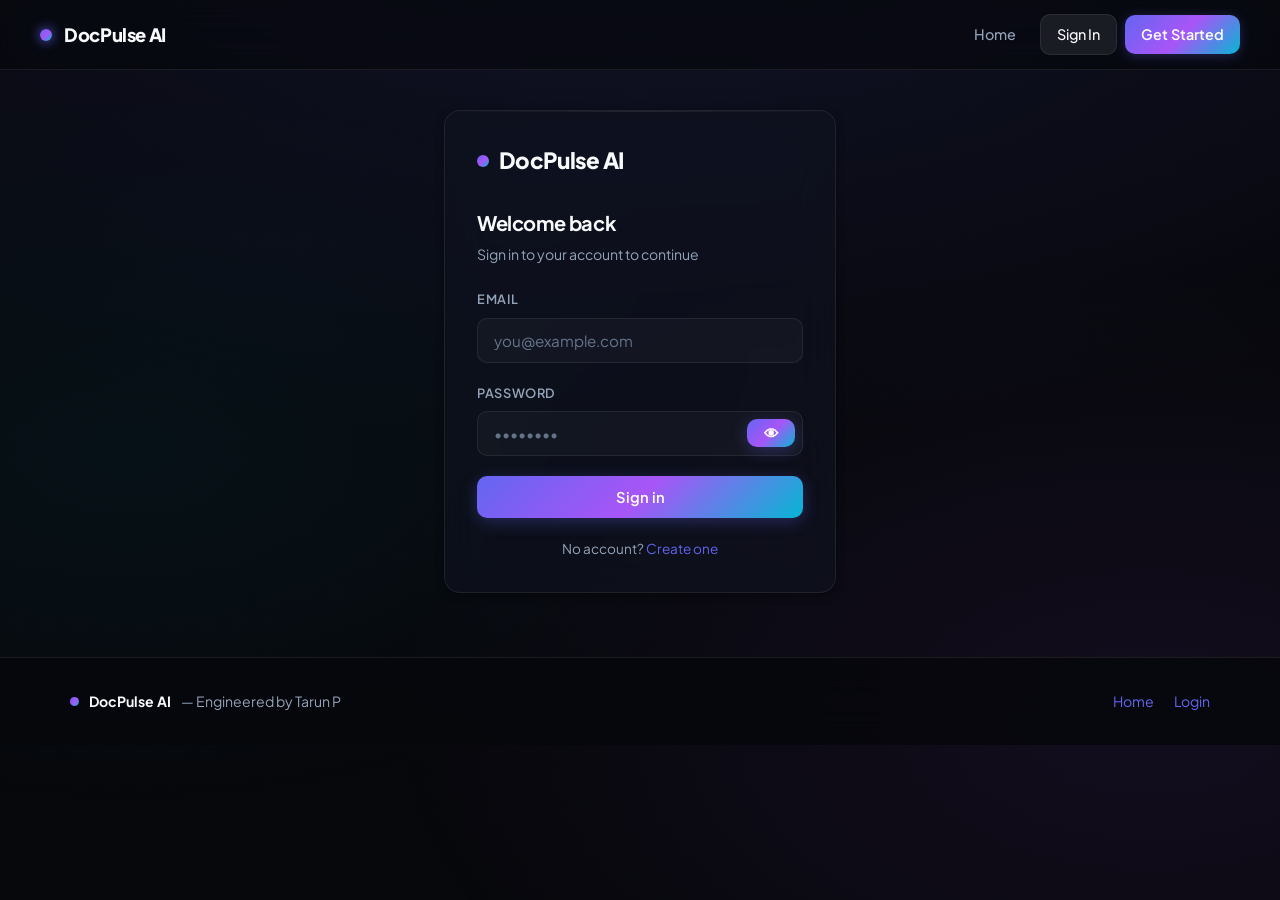
==== frontend/chat.html @ 9cd2e170 "feat: complete DocPulse AI platform with Gemini 2.5 Flash, Multimodal OCR, Vector RAG, and Vercel da" ====
<!DOCTYPE html>
<html lang="en">
<head>
<meta charset="UTF-8" />
<meta name="viewport" content="width=device-width, initial-scale=1.0" />
<meta name="description" content="Chat with your document using AI-powered Q&A in DocPulse AI" />
<title>DocPulse AI · Chat</title>
<link rel="stylesheet" href="css/style.css" />
</head>
<body>
  <div class="topbar">
    <a href="index.html" class="brand"><div class="dot-logo"></div>DocPulse AI</a>
    <nav></nav>
  </div>

  <div class="container">
    <div class="split-layout" id="mainLayout">
      <!-- Sidebar — Document Info -->
      <div class="sidebar">
        <div class="card">
          <h1 id="docTitle" style="font-size:1.15rem;">Loading…</h1>
          <p class="muted" id="docMeta" style="margin-top:4px;font-size:0.82rem;"></p>
        </div>

        <!-- Summary -->
        <div class="card">
          <div class="collapsible-header open" onclick="toggleCollapsible(this)">
            <h3 style="margin:0;">📝 Summary</h3>
            <span class="arrow">▼</span>
          </div>
          <div class="collapsible-body open">
            <p id="docSummary" class="muted">Loading…</p>
          </div>
        </div>

        <!-- Risks -->
        <div class="card">
          <div class="collapsible-header open" onclick="toggleCollapsible(this)">
            <h3 style="margin:0;">⚠️ Risks & Flags</h3>
            <span class="arrow">▼</span>
          </div>
          <div class="collapsible-body open">
            <p id="docRisks" class="muted">Loading…</p>
          </div>
        </div>

        <!-- Action Items -->
        <div class="card">
          <div class="collapsible-header" onclick="toggleCollapsible(this)">
            <h3 style="margin:0;">✅ Action Items</h3>
            <span class="arrow">▼</span>
          </div>
          <div class="collapsible-body">
            <p id="docActions" class="muted">Loading…</p>
          </div>
        </div>

        <!-- Entities -->
        <div class="card" id="entitiesCard" style="display:none;">
          <div class="collapsible-header" onclick="toggleCollapsible(this)">
            <h3 style="margin:0;">🏷️ Extracted Entities</h3>
            <span class="arrow">▼</span>
          </div>
          <div class="collapsible-body">
            <div class="entity-chips" id="entityChips"></div>
          </div>
        </div>
      </div>

      <!-- Main — Chat -->
      <div class="main">
        <div class="card" style="display:flex;flex-direction:column;min-height:520px;">
          <h2>💬 Chat with this document</h2>
          <div class="chat-window" id="chatWindow" style="flex:1;"></div>
          <div class="error" id="chatError"></div>
          <div class="chat-input-row">
            <textarea id="questionInput" rows="1" placeholder="Ask a question about this document…" aria-label="Question input"></textarea>
            <button id="askBtn" onclick="sendQuestion()">Ask</button>
          </div>
        </div>
      </div>
    </div>
  <!-- Site Footer -->
  <footer class="site-footer">
    <div class="footer-inner">
      <div class="brand-signature">
        <div class="dot-logo"></div>
        <strong>DocPulse AI</strong> — Engineered by Tarun P
      </div>
      <div style="display:flex;gap:20px;">
        <a href="index.html">Home</a>
        <a href="upload.html">Upload</a>
        <a href="dashboard.html">Dashboard</a>
      </div>
    </div>
  </footer>

  <script src="js/api.js"></script>
  <script>
    requireAuth();
    document.getElementById("logoutLink").addEventListener("click", confirmLogout);

    const params = new URLSearchParams(window.location.search);
    const docId = params.get("doc");
    if (!docId) window.location.href = "upload.html";

    // ─── Collapsible sections ───
    function toggleCollapsible(header) {
      header.classList.toggle("open");
      const body = header.nextElementSibling;
      body.classList.toggle("open");
    }

    // ─── Load document details ───
    let chatPollTimer = null;

    async function loadDoc() {
      if (chatPollTimer) clearTimeout(chatPollTimer);
      try {
        const doc = await Api.getDocument(docId);
        document.getElementById("docTitle").textContent = doc.filename;
        document.getElementById("docMeta").innerHTML =
          `<span class="badge">${doc.doc_type || "processing..."}</span> <span class="badge ${doc.status}">${doc.status}</span>`;

        if (doc.status === "processing" || doc.status === "uploaded") {
          document.getElementById("docSummary").innerHTML = `<div style="display:flex;align-items:center;gap:8px;color:var(--accent);font-size:0.85rem;"><div class="spinner-ring" style="width:14px;height:14px;border-width:1.5px;"></div> AI is analyzing document... Details will refresh automatically.</div>`;
          document.getElementById("docRisks").textContent = "Analyzing risks & compliance checks...";
          document.getElementById("docActions").textContent = "Extracting action items...";
          chatPollTimer = setTimeout(loadDoc, 1500);
        } else {
          document.getElementById("docSummary").textContent = doc.summary || "No summary available.";
          document.getElementById("docRisks").textContent = doc.risks || "No risks identified.";
          document.getElementById("docActions").textContent = doc.action_items || "No action items identified.";
        }

        // Entities
        if (doc.entities && doc.entities.length > 0) {
          document.getElementById("entitiesCard").style.display = "block";
          const chips = document.getElementById("entityChips");
          chips.innerHTML = doc.entities.map(e =>
            `<span class="entity-chip ${e.type}">${e.type}: ${e.value}</span>`
          ).join("");
        }
      } catch (e) {
        document.getElementById("docTitle").textContent = "Error";
        document.getElementById("docMeta").textContent = e.message;
      }
    }

    // ─── Chat ───
    function appendMessage(role, text, timestamp) {
      const win = document.getElementById("chatWindow");
      const div = document.createElement("div");
      div.className = `msg ${role}`;
      const time = timestamp ? new Date(timestamp).toLocaleTimeString([], { hour: '2-digit', minute: '2-digit' }) : '';
      const body = role === 'a' ? formatMessageContent(text) : escapeHtml(text);
      div.innerHTML = `${body}${time ? `<span class="timestamp">${time}</span>` : ''}`;
      win.appendChild(div);
      win.scrollTop = win.scrollHeight;
    }

    function formatMessageContent(text) {
      if (!text) return "";
      let html = escapeHtml(text);

      // Convert **bold** to <strong>bold</strong>
      html = html.replace(/\*\*(.*?)\*\*/g, '<strong>$1</strong>');

      // Convert URLs into clickable links
      html = html.replace(/(https?:\/\/[^\s<]+)/g, '<a href="$1" target="_blank" rel="noopener noreferrer" style="color:var(--accent-2);text-decoration:underline;">$1</a>');

      const lines = html.split('\n');
      let formattedLines = lines.map(line => {
        let trimmed = line.trim();
        if (trimmed.startsWith('•') || trimmed.startsWith('- ') || trimmed.startsWith('* ')) {
          const content = trimmed.replace(/^[•\-\*]\s*/, '');
          return `<div class="chat-bullet-row"><span class="chat-bullet-icon">•</span><div class="chat-bullet-text">${content}</div></div>`;
        }
        return line ? `<div class="chat-text-line">${line}</div>` : '<div class="chat-spacer"></div>';
      });

      return formattedLines.join('');
    }

    function escapeHtml(text) {
      const div = document.createElement("div");
      div.textContent = text;
      return div.innerHTML;
    }

    function showTyping() {
      const win = document.getElementById("chatWindow");
      const div = document.createElement("div");
      div.className = "typing-indicator";
      div.id = "typingIndicator";
      div.innerHTML = "<span></span><span></span><span></span>";
      win.appendChild(div);
      win.scrollTop = win.scrollHeight;
    }

    function hideTyping() {
      const el = document.getElementById("typingIndicator");
      if (el) el.remove();
    }

    async function loadHistory() {
      try {
        const history = await Api.chatHistory(docId);
        history.forEach(h => {
          appendMessage("q", h.question, h.created_at);
          appendMessage("a", h.answer, h.created_at);
        });
      } catch (e) {
        document.getElementById("chatError").textContent = e.message;
      }
    }

    async function sendQuestion() {
      const input = document.getElementById("questionInput");
      const question = input.value.trim();
      if (!question) return;

      input.value = "";
      input.style.height = "auto";
      appendMessage("q", question);
      document.getElementById("chatError").textContent = "";
      showTyping();

      try {
        const res = await Api.askQuestion(docId, question);
        hideTyping();
        appendMessage("a", res.answer);
      } catch (e) {
        hideTyping();
        document.getElementById("chatError").textContent = e.message;
        showToast("Failed to get answer: " + e.message, "error");
      }
    }

    // Auto-resize textarea
    const questionInput = document.getElementById("questionInput");
    questionInput.addEventListener("input", function() {
      this.style.height = "auto";
      this.style.height = Math.min(this.scrollHeight, 120) + "px";
    });

    questionInput.addEventListener("keydown", (e) => {
      if (e.key === "Enter" && !e.shiftKey) {
        e.preventDefault();
        sendQuestion();
      }
    });

    loadDoc();
    loadHistory();
  </script>
</body>
</html>
---- frontend/css/style.css ----
/* ================================================================
   DocPulse AI — Production Vercel / Linear Inspired Design System
   SaaS Dark Theme with Glassmorphism, Micro-Animations, Soft Gradients,
   and Responsive Typography.
   ================================================================ */

@import url('https://fonts.googleapis.com/css2?family=Plus+Jakarta+Sans:wght@300;400;500;600;700;800&family=Inter:wght@300;400;500;600;700;800&display=swap');

/* ─── Design Tokens ─── */
:root {
  /* Surface Color Palette */
  --bg-primary:    #07080c;
  --bg-secondary:  #0d0f17;
  --bg-tertiary:   #131622;
  --panel:         rgba(15, 18, 28, 0.75);
  --panel-solid:   #0f121c;
  --panel-hover:   rgba(22, 27, 42, 0.85);
  
  /* Borders */
  --border:        rgba(255, 255, 255, 0.08);
  --border-hover:  rgba(255, 255, 255, 0.18);
  --border-active: rgba(99, 102, 241, 0.4);

  /* Text Hierarchy */
  --text-primary:   #f8fafc;
  --text-secondary: #94a3b8;
  --text-muted:     #64748b;

  /* Accent Gradients & Glows */
  --accent-indigo: #6366f1;
  --accent-purple: #a855f7;
  --accent-cyan:   #06b6d4;
  --accent-emerald:#10b981;
  --accent-amber:  #f59e0b;
  --accent-rose:   #f43f5e;

  --gradient-brand:  linear-gradient(135deg, #6366f1 0%, #a855f7 50%, #06b6d4 100%);
  --gradient-glow:   linear-gradient(135deg, rgba(99,102,241,0.3) 0%, rgba(168,85,247,0.3) 50%, rgba(6,182,212,0.3) 100%);
  --gradient-text:   linear-gradient(180deg, #ffffff 0%, #cbd5e1 100%);
  --gradient-sub:    linear-gradient(135deg, #94a3b8 0%, #64748b 100%);

  /* Shadow & Glow Utilities */
  --shadow-sm:   0 2px 8px rgba(0, 0, 0, 0.4);
  --shadow-md:   0 8px 24px rgba(0, 0, 0, 0.6);
  --shadow-lg:   0 16px 48px rgba(0, 0, 0, 0.8);
  --shadow-glow: 0 0 40px rgba(99, 102, 241, 0.22);
  --glow-cyan:   0 0 30px rgba(6, 182, 212, 0.25);

  /* Radius */
  --radius-xs: 6px;
  --radius-sm: 10px;
  --radius-md: 16px;
  --radius-lg: 24px;
  --radius-xl: 32px;

  /* Motion */
  --ease-spring: cubic-bezier(0.16, 1, 0.3, 1);
  --transition-fast: 0.15s var(--ease-spring);
  --transition-med:  0.3s var(--ease-spring);
  --transition-slow: 0.5s var(--ease-spring);
}

/* ─── Global Reset ─── */
*, *::before, *::after {
  box-sizing: border-box;
  margin: 0;
  padding: 0;
}

html {
  scroll-behavior: smooth;
}

body {
  font-family: 'Plus Jakarta Sans', 'Inter', -apple-system, BlinkMacSystemFont, sans-serif;
  background-color: var(--bg-primary);
  color: var(--text-primary);
  min-height: 100vh;
  line-height: 1.6;
  -webkit-font-smoothing: antialiased;
  -moz-osx-font-smoothing: grayscale;
  overflow-x: hidden;
  position: relative;
}

/* Ambient Radial Glow & Grid Layer */
body::before {
  content: '';
  position: fixed;
  inset: 0;
  background:
    radial-gradient(ellipse 90% 60% at 50% -10%, rgba(99, 102, 241, 0.12), transparent),
    radial-gradient(ellipse 60% 50% at 90% 80%, rgba(168, 85, 247, 0.08), transparent),
    radial-gradient(ellipse 50% 40% at 10% 50%, rgba(6, 182, 212, 0.06), transparent);
  pointer-events: none;
  z-index: 0;
}

body::after {
  content: '';
  position: fixed;
  inset: 0;
  background-image: radial-gradient(rgba(255, 255, 255, 0.06) 1px, transparent 1px);
  background-size: 32px 32px;
  pointer-events: none;
  opacity: 0.4;
  z-index: 0;
}

/* Custom Scrollbar */
::-webkit-scrollbar { width: 8px; }
::-webkit-scrollbar-track { background: var(--bg-primary); }
::-webkit-scrollbar-thumb { background: rgba(255, 255, 255, 0.12); border-radius: 4px; }
::-webkit-scrollbar-thumb:hover { background: rgba(255, 255, 255, 0.24); }

/* ─── Topbar Navigation ─── */
.topbar {
  display: flex;
  align-items: center;
  justify-content: space-between;
  padding: 14px 40px;
  background: rgba(7, 8, 12, 0.75);
  backdrop-filter: blur(24px) saturate(180%);
  -webkit-backdrop-filter: blur(24px) saturate(180%);
  border-bottom: 1px solid var(--border);
  position: sticky;
  top: 0;
  z-index: 100;
  transition: border-color var(--transition-fast);
}

.topbar .brand {
  font-weight: 800;
  font-size: 1.15rem;
  display: flex;
  align-items: center;
  gap: 12px;
  color: var(--text-primary);
  text-decoration: none;
  letter-spacing: -0.02em;
}

.topbar .brand .dot-logo {
  width: 12px;
  height: 12px;
  border-radius: 50%;
  background: var(--gradient-brand);
  box-shadow: 0 0 12px var(--accent-indigo);
  animation: logo-pulse 3s ease-in-out infinite;
}

@keyframes logo-pulse {
  0%, 100% { transform: scale(1); opacity: 1; box-shadow: 0 0 12px var(--accent-indigo); }
  50% { transform: scale(1.25); opacity: 0.85; box-shadow: 0 0 20px var(--accent-purple); }
}

nav {
  display: flex;
  align-items: center;
  gap: 8px;
}

nav a {
  color: var(--text-secondary);
  text-decoration: none;
  font-size: 0.9rem;
  font-weight: 500;
  padding: 8px 16px;
  border-radius: var(--radius-sm);
  transition: all var(--transition-fast);
  display: flex;
  align-items: center;
  gap: 6px;
}

nav a:hover {
  color: var(--text-primary);
  background: rgba(255, 255, 255, 0.05);
}

nav a.active {
  color: var(--text-primary);
  background: rgba(255, 255, 255, 0.08);
  border: 1px solid var(--border);
}

.nav-cta {
  background: var(--gradient-brand) !important;
  color: #fff !important;
  font-weight: 600 !important;
  box-shadow: 0 2px 12px rgba(99, 102, 241, 0.3);
}

.nav-cta:hover {
  transform: translateY(-1px);
  box-shadow: 0 4px 20px rgba(99, 102, 241, 0.5);
}

/* ─── Profile Dropdown Menu ─── */
.profile-dropdown-wrap {
  position: relative;
  display: inline-block;
}

.profile-trigger {
  display: flex;
  align-items: center;
  gap: 8px;
  background: rgba(255, 255, 255, 0.05);
  border: 1px solid var(--border);
  padding: 6px 14px;
  border-radius: 999px;
  color: var(--text-primary);
  font-size: 0.88rem;
  font-weight: 600;
  cursor: pointer;
  transition: all var(--transition-fast);
  box-shadow: none;
}

.profile-trigger:hover {
  background: rgba(255, 255, 255, 0.1);
  border-color: var(--border-hover);
  transform: none;
  box-shadow: none;
}

.profile-avatar {
  width: 24px;
  height: 24px;
  border-radius: 50%;
  background: var(--gradient-brand);
  display: flex;
  align-items: center;
  justify-content: center;
  font-size: 0.72rem;
  font-weight: 800;
  color: #ffffff;
}

.profile-menu {
  position: absolute;
  top: calc(100% + 10px);
  right: 0;
  width: 220px;
  background: var(--panel-solid);
  border: 1px solid var(--border-hover);
  border-radius: var(--radius-md);
  box-shadow: var(--shadow-lg), var(--shadow-glow);
  padding: 8px;
  display: none;
  flex-direction: column;
  gap: 4px;
  z-index: 200;
  animation: scaleIn 0.2s var(--ease-spring);
}

.profile-menu.show {
  display: flex;
}

.profile-menu-header {
  padding: 10px 12px;
  border-bottom: 1px solid var(--border);
  margin-bottom: 4px;
}

.profile-menu-header .name {
  font-weight: 700;
  font-size: 0.9rem;
  color: var(--text-primary);
}

.profile-menu-header .email {
  font-size: 0.78rem;
  color: var(--text-muted);
}

.profile-menu a, .profile-menu button {
  display: flex;
  align-items: center;
  gap: 10px;
  padding: 10px 12px;
  border-radius: var(--radius-sm);
  color: var(--text-secondary);
  font-size: 0.88rem;
  font-weight: 500;
  text-decoration: none;
  background: transparent;
  border: none;
  width: 100%;
  text-align: left;
  cursor: pointer;
  transition: all var(--transition-fast);
  box-shadow: none;
}

.profile-menu a:hover, .profile-menu button:hover {
  background: rgba(255, 255, 255, 0.06);
  color: var(--text-primary);
  transform: none;
  box-shadow: none;
}

.profile-menu button.logout-item:hover {
  background: rgba(244, 63, 94, 0.1);
  color: var(--accent-rose);
}

/* ─── Page Container ─── */
.container {
  max-width: 1140px;
  margin: 0 auto;
  padding: 40px 24px;
  position: relative;
  z-index: 1;
}

/* Framer-Motion Fade-In Animation */
.container > * {
  animation: framerFadeIn 0.6s var(--ease-spring) both;
}
.container > *:nth-child(1) { animation-delay: 0.05s; }
.container > *:nth-child(2) { animation-delay: 0.12s; }
.container > *:nth-child(3) { animation-delay: 0.18s; }
.container > *:nth-child(4) { animation-delay: 0.24s; }

@keyframes framerFadeIn {
  from { opacity: 0; transform: translateY(20px) scale(0.99); }
  to   { opacity: 1; transform: translateY(0) scale(1); }
}

/* ─── Glassmorphism Card ─── */
.card {
  background: var(--panel);
  backdrop-filter: blur(20px) saturate(180%);
  -webkit-backdrop-filter: blur(20px) saturate(180%);
  border: 1px solid var(--border);
  border-radius: var(--radius-md);
  padding: 32px;
  margin-bottom: 24px;
  box-shadow: var(--shadow-sm);
  transition: all var(--transition-med);
  position: relative;
  overflow: hidden;
}

.card:hover {
  border-color: var(--border-hover);
  box-shadow: var(--shadow-md);
}

.card::before {
  content: '';
  position: absolute;
  top: 0;
  left: 0;
  right: 0;
  height: 1px;
  background: linear-gradient(90deg, transparent, rgba(255,255,255,0.15), transparent);
  opacity: 0.6;
}

/* ─── Typography & Titles ─── */
h1 {
  font-size: 1.8rem;
  font-weight: 800;
  margin: 0 0 6px;
  letter-spacing: -0.03em;
  color: var(--text-primary);
}

h2 {
  font-size: 1.25rem;
  font-weight: 700;
  margin: 0 0 16px;
  color: var(--text-primary);
  letter-spacing: -0.02em;
}

h3 {
  font-size: 1rem;
  font-weight: 600;
  margin: 0 0 8px;
  color: var(--text-primary);
}

.gradient-text {
  background: var(--gradient-brand);
  -webkit-background-clip: text;
  -webkit-text-fill-color: transparent;
  background-clip: text;
}

p.muted, span.muted, .muted { color: var(--text-secondary); }

a { color: var(--accent-indigo); text-decoration: none; transition: opacity var(--transition-fast); }
a:hover { opacity: 0.85; }

/* ─── Form Elements ─── */
label {
  display: block;
  font-size: 0.8rem;
  font-weight: 600;
  color: var(--text-secondary);
  margin-bottom: 8px;
  text-transform: uppercase;
  letter-spacing: 0.05em;
}

input[type="text"],
input[type="email"],
input[type="password"],
textarea {
  width: 100%;
  padding: 12px 16px;
  border-radius: var(--radius-sm);
  border: 1px solid var(--border);
  background: rgba(255, 255, 255, 0.03);
  color: var(--text-primary);
  font-family: inherit;
  font-size: 0.95rem;
  margin-bottom: 20px;
  transition: all var(--transition-fast);
  outline: none;
}

input:focus, textarea:focus {
  border-color: var(--accent-indigo);
  box-shadow: 0 0 0 4px rgba(99, 102, 241, 0.18);
  background: rgba(255, 255, 255, 0.05);
}

input::placeholder, textarea::placeholder {
  color: var(--text-muted);
}

/* ─── Buttons ─── */
button, .btn {
  display: inline-flex;
  align-items: center;
  justify-content: center;
  gap: 10px;
  background: var(--gradient-brand);
  color: #ffffff;
  border: none;
  border-radius: var(--radius-sm);
  padding: 12px 24px;
  font-family: inherit;
  font-size: 0.92rem;
  font-weight: 600;
  cursor: pointer;
  transition: all var(--transition-fast);
  box-shadow: 0 4px 16px rgba(99, 102, 241, 0.3);
  position: relative;
  overflow: hidden;
  text-decoration: none;
}

button:hover, .btn:hover {
  transform: translateY(-2px);
  box-shadow: 0 8px 28px rgba(99, 102, 241, 0.45);
}

button:active, .btn:active {
  transform: translateY(0);
}

button.secondary, .btn-secondary {
  background: rgba(255, 255, 255, 0.05);
  border: 1px solid var(--border);
  box-shadow: none;
  color: var(--text-primary);
}

button.secondary:hover, .btn-secondary:hover {
  background: rgba(255, 255, 255, 0.09);
  border-color: var(--border-hover);
  color: #ffffff;
  box-shadow: 0 4px 16px rgba(0, 0, 0, 0.4);
}

button.danger, .btn-danger {
  background: linear-gradient(135deg, #f43f5e 0%, #e11d48 100%);
  box-shadow: 0 4px 16px rgba(244, 63, 94, 0.3);
}

/* Loading spinner inside buttons */
button .spinner {
  display: none;
  width: 16px;
  height: 16px;
  border: 2px solid rgba(255, 255, 255, 0.3);
  border-top-color: #fff;
  border-radius: 50%;
  animation: spin 0.6s linear infinite;
}
button.loading .spinner { display: inline-block; }
button.loading { pointer-events: none; opacity: 0.75; }

@keyframes spin {
  to { transform: rotate(360deg); }
}

/* ─── Hero Section ─── */
.hero-wrapper {
  text-align: center;
  padding: 70px 0 50px;
  max-width: 920px;
  margin: 0 auto;
}

.hero-pill-badge {
  display: inline-flex;
  align-items: center;
  gap: 8px;
  padding: 6px 18px;
  border-radius: 999px;
  background: rgba(99, 102, 241, 0.1);
  border: 1px solid rgba(99, 102, 241, 0.3);
  color: #a5b4fc;
  font-size: 0.85rem;
  font-weight: 600;
  margin-bottom: 28px;
  box-shadow: 0 0 24px rgba(99, 102, 241, 0.2);
  transition: all var(--transition-med);
}

.hero-pill-badge:hover {
  border-color: var(--accent-indigo);
  transform: translateY(-1px);
}

.hero-main-title {
  font-size: 3.4rem;
  font-weight: 800;
  line-height: 1.15;
  letter-spacing: -0.04em;
  margin-bottom: 24px;
  background: var(--gradient-text);
  -webkit-background-clip: text;
  -webkit-text-fill-color: transparent;
  background-clip: text;
}

.hero-sub-text {
  font-size: 1.18rem;
  color: var(--text-secondary);
  line-height: 1.65;
  margin-bottom: 38px;
  max-width: 760px;
  margin-left: auto;
  margin-right: auto;
}

.hero-cta-group {
  display: flex;
  justify-content: center;
  align-items: center;
  gap: 16px;
  flex-wrap: wrap;
  margin-bottom: 60px;
}

/* ─── Hero Interactive Dashboard Mockup ─── */
.hero-mockup-frame {
  background: var(--panel-solid);
  border: 1px solid var(--border-hover);
  border-radius: var(--radius-lg);
  box-shadow: var(--shadow-lg), var(--shadow-glow);
  padding: 16px;
  position: relative;
  overflow: hidden;
  margin-bottom: 80px;
  text-align: left;
}

.mockup-header {
  display: flex;
  align-items: center;
  justify-content: space-between;
  padding: 8px 12px 16px;
  border-bottom: 1px solid var(--border);
  margin-bottom: 16px;
}

.mockup-dots {
  display: flex;
  gap: 8px;
}

.mockup-dot {
  width: 11px;
  height: 11px;
  border-radius: 50%;
}
.mockup-dot.red { background: #ff5f56; }
.mockup-dot.yellow { background: #ffbd2e; }
.mockup-dot.green { background: #27c93f; }

.mockup-title {
  font-size: 0.82rem;
  color: var(--text-muted);
  font-family: monospace;
}

.mockup-body {
  display: grid;
  grid-template-columns: 280px 1fr;
  gap: 16px;
  min-height: 320px;
}

.mockup-sidebar {
  background: rgba(255, 255, 255, 0.02);
  border: 1px solid var(--border);
  border-radius: var(--radius-sm);
  padding: 16px;
}

.mockup-chat {
  background: rgba(0, 0, 0, 0.2);
  border: 1px solid var(--border);
  border-radius: var(--radius-sm);
  padding: 20px;
  display: flex;
  flex-direction: column;
  justify-content: space-between;
}

/* ─── Animated Stats Strip ─── */
.stats-strip {
  display: grid;
  grid-template-columns: repeat(auto-fit, minmax(200px, 1fr));
  gap: 20px;
  margin-bottom: 80px;
}

.stat-item {
  background: var(--panel);
  border: 1px solid var(--border);
  border-radius: var(--radius-md);
  padding: 28px 24px;
  text-align: center;
  transition: all var(--transition-med);
  position: relative;
}

.stat-item:hover {
  border-color: var(--accent-indigo);
  transform: translateY(-3px);
  box-shadow: 0 12px 32px rgba(99, 102, 241, 0.15);
}

.stat-item .value {
  font-size: 2.5rem;
  font-weight: 800;
  letter-spacing: -0.04em;
  background: var(--gradient-brand);
  -webkit-background-clip: text;
  -webkit-text-fill-color: transparent;
  background-clip: text;
  margin-bottom: 6px;
}

.stat-item .desc {
  font-size: 0.84rem;
  font-weight: 600;
  color: var(--text-secondary);
  text-transform: uppercase;
  letter-spacing: 0.05em;
}

/* ─── Tech Logos Strip ─── */
.logos-strip {
  text-align: center;
  margin-bottom: 90px;
}

.logos-strip .title {
  font-size: 0.8rem;
  text-transform: uppercase;
  letter-spacing: 0.1em;
  color: var(--text-muted);
  font-weight: 700;
  margin-bottom: 24px;
}

.logos-flex {
  display: flex;
  justify-content: center;
  align-items: center;
  gap: 36px;
  flex-wrap: wrap;
}

.logo-badge {
  display: flex;
  align-items: center;
  gap: 8px;
  padding: 8px 18px;
  background: rgba(255, 255, 255, 0.03);
  border: 1px solid var(--border);
  border-radius: var(--radius-sm);
  color: var(--text-secondary);
  font-size: 0.88rem;
  font-weight: 600;
  transition: all var(--transition-fast);
}

.logo-badge:hover {
  border-color: var(--border-hover);
  color: var(--text-primary);
  background: rgba(255, 255, 255, 0.06);
}

/* ─── 4-Step Workflow Pipeline ─── */
.section-heading {
  text-align: center;
  max-width: 640px;
  margin: 0 auto 50px;
}

.section-heading h2 {
  font-size: 2.1rem;
  font-weight: 800;
  letter-spacing: -0.03em;
  margin-bottom: 12px;
}

.section-heading p {
  font-size: 1.05rem;
  color: var(--text-secondary);
}

.steps-pipeline-grid {
  display: grid;
  grid-template-columns: repeat(auto-fit, minmax(250px, 1fr));
  gap: 24px;
  margin-bottom: 90px;
}

.pipeline-card {
  background: var(--panel-solid);
  border: 1px solid var(--border);
  border-radius: var(--radius-md);
  padding: 32px 24px;
  position: relative;
  transition: all var(--transition-med);
}

.pipeline-card:hover {
  border-color: var(--accent-indigo);
  transform: translateY(-4px);
  box-shadow: 0 16px 40px rgba(0, 0, 0, 0.5);
}

.pipeline-step-num {
  font-size: 0.8rem;
  font-weight: 800;
  color: var(--accent-cyan);
  text-transform: uppercase;
  letter-spacing: 0.1em;
  margin-bottom: 12px;
}

.pipeline-card h3 {
  font-size: 1.15rem;
  margin-bottom: 10px;
}

.pipeline-card p {
  font-size: 0.9rem;
  color: var(--text-secondary);
  line-height: 1.65;
  margin-bottom: 16px;
}

.pipeline-tag {
  display: inline-block;
  font-size: 0.76rem;
  font-weight: 600;
  color: var(--accent-indigo);
  background: rgba(99, 102, 241, 0.1);
  padding: 4px 12px;
  border-radius: 999px;
  border: 1px solid rgba(99, 102, 241, 0.25);
}

/* ─── Feature Cards Showcase Grid ─── */
.features-cards-grid {
  display: grid;
  grid-template-columns: repeat(auto-fit, minmax(320px, 1fr));
  gap: 24px;
  margin-bottom: 90px;
}

.feature-box {
  background: var(--panel);
  backdrop-filter: blur(20px);
  -webkit-backdrop-filter: blur(20px);
  border: 1px solid var(--border);
  border-radius: var(--radius-md);
  padding: 32px;
  transition: all var(--transition-med);
}

.feature-box:hover {
  border-color: var(--border-hover);
  box-shadow: var(--shadow-glow);
  transform: translateY(-3px);
}

.feature-box .icon-wrap {
  width: 48px;
  height: 48px;
  border-radius: var(--radius-sm);
  background: rgba(99, 102, 241, 0.1);
  border: 1px solid rgba(99, 102, 241, 0.25);
  display: flex;
  align-items: center;
  justify-content: center;
  font-size: 1.4rem;
  margin-bottom: 20px;
}

.feature-box h3 {
  font-size: 1.2rem;
  margin-bottom: 10px;
}

.feature-box p {
  font-size: 0.92rem;
  color: var(--text-secondary);
  line-height: 1.65;
}

/* ─── CTA Banner ─── */
.cta-glow-banner {
  background: linear-gradient(135deg, rgba(99, 102, 241, 0.15) 0%, rgba(168, 85, 247, 0.15) 50%, rgba(6, 182, 212, 0.15) 100%);
  border: 1px solid rgba(99, 102, 241, 0.35);
  border-radius: var(--radius-lg);
  padding: 60px 32px;
  text-align: center;
  margin-bottom: 80px;
  box-shadow: var(--shadow-glow);
}

.cta-glow-banner h2 {
  font-size: 2.2rem;
  font-weight: 800;
  letter-spacing: -0.03em;
  margin-bottom: 14px;
}

.cta-glow-banner p {
  font-size: 1.08rem;
  color: var(--text-secondary);
  max-width: 600px;
  margin: 0 auto 32px;
}

/* ─── Site Footer ─── */
.site-footer {
  border-top: 1px solid var(--border);
  padding: 32px 40px;
  background: rgba(7, 8, 12, 0.85);
  backdrop-filter: blur(20px);
  -webkit-backdrop-filter: blur(20px);
}

.site-footer .footer-inner {
  max-width: 1140px;
  margin: 0 auto;
  display: flex;
  align-items: center;
  justify-content: space-between;
  flex-wrap: wrap;
  gap: 16px;
  font-size: 0.88rem;
  color: var(--text-secondary);
}

.site-footer .brand-signature {
  display: flex;
  align-items: center;
  gap: 10px;
}

.site-footer .brand-signature .dot-logo {
  width: 9px;
  height: 9px;
  border-radius: 50%;
  background: var(--gradient-brand);
}

.site-footer .brand-signature strong {
  color: var(--text-primary);
}

/* ─── Status Badges & Chips ─── */
.badge {
  display: inline-flex;
  align-items: center;
  gap: 6px;
  padding: 4px 12px;
  border-radius: 999px;
  font-size: 0.76rem;
  font-weight: 600;
  background: rgba(255, 255, 255, 0.04);
  border: 1px solid var(--border);
  letter-spacing: 0.02em;
  text-transform: capitalize;
}

.badge.processed { color: var(--accent-emerald); border-color: rgba(16,185,129,0.25); background: rgba(16,185,129,0.08); }
.badge.processing { color: var(--accent-amber); border-color: rgba(245,158,11,0.25); background: rgba(245,158,11,0.08); animation: pulse-badge 2s ease-in-out infinite; }
.badge.uploaded { color: var(--accent-indigo); border-color: rgba(99,102,241,0.25); background: rgba(99,102,241,0.08); }
.badge.failed { color: var(--accent-rose); border-color: rgba(244,63,94,0.25); background: rgba(244,63,94,0.08); }

@keyframes pulse-badge {
  0%, 100% { opacity: 1; }
  50% { opacity: 0.6; }
}

/* ─── Confirm Dialog Overlay ─── */
.dialog-overlay {
  position: fixed;
  inset: 0;
  background: rgba(0, 0, 0, 0.75);
  backdrop-filter: blur(8px);
  -webkit-backdrop-filter: blur(8px);
  z-index: 1000;
  display: flex;
  align-items: center;
  justify-content: center;
  animation: fadeIn 0.2s ease;
}

.dialog-box {
  background: var(--panel-solid);
  border: 1px solid var(--border-hover);
  border-radius: var(--radius-md);
  padding: 32px;
  max-width: 420px;
  width: 90%;
  box-shadow: var(--shadow-lg), var(--shadow-glow);
  animation: scaleIn 0.3s var(--ease-spring);
}

.dialog-box h3 {
  color: var(--text-primary);
  margin-bottom: 10px;
  font-size: 1.15rem;
}

.dialog-box p {
  color: var(--text-secondary);
  font-size: 0.92rem;
  margin-bottom: 24px;
}

.dialog-actions {
  display: flex;
  gap: 12px;
  justify-content: flex-end;
}

@keyframes fadeIn { from { opacity: 0; } to { opacity: 1; } }
@keyframes scaleIn { from { opacity: 0; transform: scale(0.94); } to { opacity: 1; transform: scale(1); } }

/* ─── Responsive Media Queries ─── */
@media (max-width: 900px) {
  .hero-main-title { font-size: 2.5rem; }
  .mockup-body { grid-template-columns: 1fr; }
}

@media (max-width: 600px) {
  .topbar { padding: 12px 20px; flex-direction: column; gap: 12px; }
  .container { padding: 24px 16px; }
  .hero-main-title { font-size: 2rem; }
  .hero-sub-text { font-size: 1rem; }
  .cta-glow-banner { padding: 40px 20px; }
  .cta-glow-banner h2 { font-size: 1.6rem; }
}
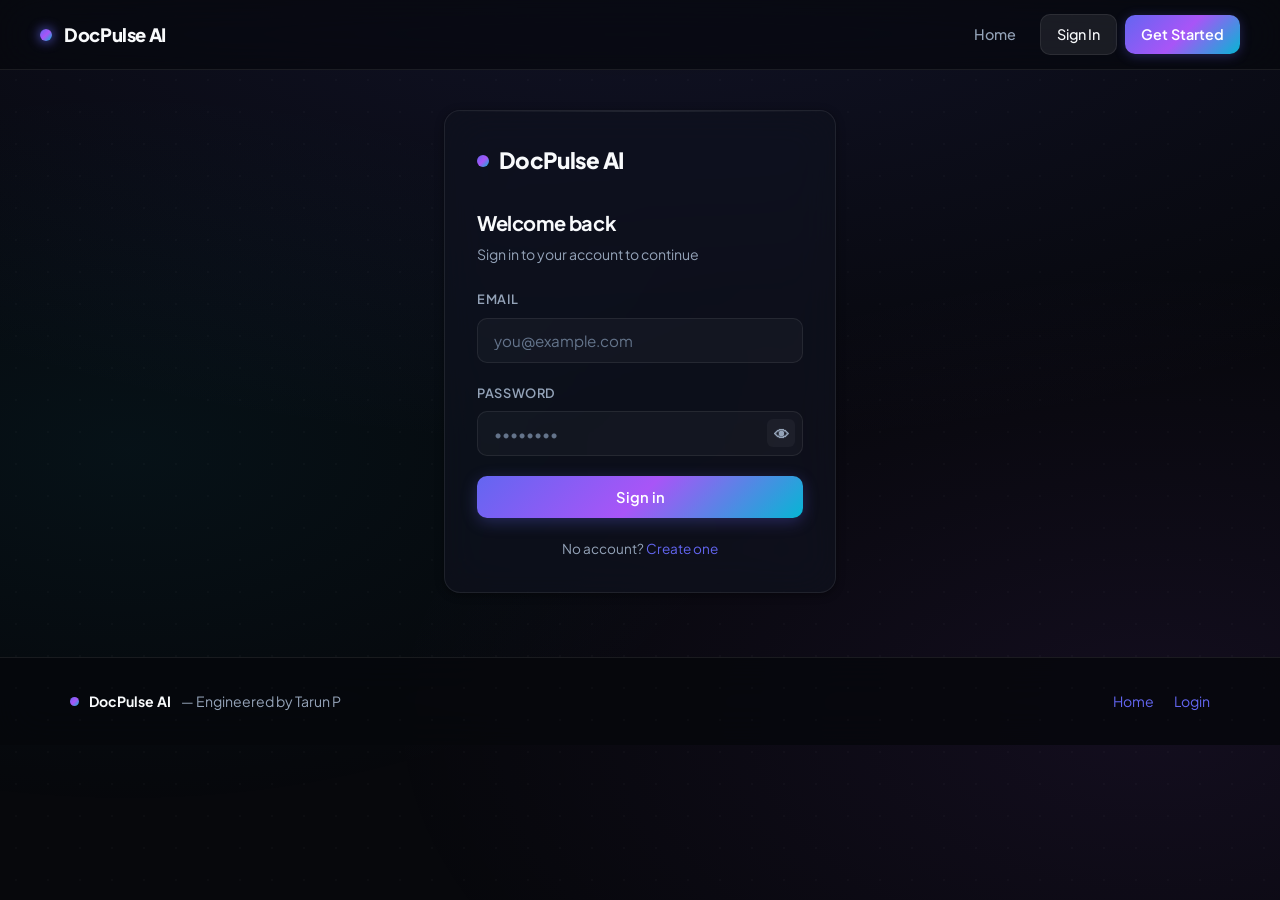
==== commit 43d754be: "fix(ui/api): overhaul chat workspace UI, fix sidebar text clipping, and improve Gemini RAG model fal" ====
--- a/frontend/chat.html
+++ b/frontend/chat.html
@@ -3,183 +3,824 @@
 <head>
 <meta charset="UTF-8" />
 <meta name="viewport" content="width=device-width, initial-scale=1.0" />
-<meta name="description" content="Chat with your document using AI-powered Q&A in DocPulse AI" />
-<title>DocPulse AI · Chat</title>
+<meta name="description" content="Interactive Document Intelligence & Grounded AI Q&A Chat" />
+<title>DocPulse AI · Document Q&A Workspace</title>
 <link rel="stylesheet" href="css/style.css" />
+<style>
+  /* ─── Premium Glassmorphism Chat Layout Overhaul ─── */
+  .chat-page-container {
+    max-width: 1440px;
+    margin: 0 auto;
+    padding: 20px 32px 40px 32px;
+  }
+
+  .chat-layout {
+    display: grid;
+    grid-template-columns: 380px 1fr;
+    gap: 24px;
+    align-items: start;
+    min-height: calc(100vh - 120px);
+  }
+
+  @media (max-width: 1024px) {
+    .chat-layout {
+      grid-template-columns: 1fr;
+    }
+  }
+
+  /* ─── Left Sidebar Cards & Organization ─── */
+  .chat-sidebar {
+    display: flex;
+    flex-direction: column;
+    gap: 14px;
+    max-height: calc(100vh - 100px);
+    overflow-y: auto;
+    padding-right: 8px;
+    padding-bottom: 30px;
+  }
+
+  /* Custom scrollbar for sidebar */
+  .chat-sidebar::-webkit-scrollbar {
+    width: 6px;
+  }
+  .chat-sidebar::-webkit-scrollbar-track {
+    background: rgba(0, 0, 0, 0.25);
+    border-radius: 4px;
+  }
+  .chat-sidebar::-webkit-scrollbar-thumb {
+    background: rgba(99, 102, 241, 0.4);
+    border-radius: 4px;
+  }
+  .chat-sidebar::-webkit-scrollbar-thumb:hover {
+    background: rgba(99, 102, 241, 0.8);
+  }
+
+  .doc-header-card {
+    background: var(--panel);
+    backdrop-filter: blur(20px) saturate(180%);
+    border: 1px solid var(--border-hover);
+    border-radius: var(--radius-md);
+    padding: 18px 20px;
+    position: relative;
+    box-shadow: var(--shadow-md);
+    flex-shrink: 0;
+  }
+  
+  .doc-header-card::before {
+    content: '';
+    position: absolute;
+    top: 0; left: 0; right: 0; height: 2px;
+    background: var(--gradient-brand);
+  }
+
+  .doc-file-badge-row {
+    display: flex;
+    align-items: center;
+    gap: 12px;
+  }
+
+  .doc-type-icon {
+    width: 40px;
+    height: 40px;
+    border-radius: 12px;
+    background: linear-gradient(135deg, rgba(99, 102, 241, 0.15), rgba(168, 85, 247, 0.15));
+    border: 1px solid rgba(99, 102, 241, 0.3);
+    display: flex;
+    align-items: center;
+    justify-content: center;
+    font-size: 1.15rem;
+    flex-shrink: 0;
+  }
+
+  .doc-title-text {
+    font-size: 1rem;
+    font-weight: 700;
+    color: var(--text-primary);
+    line-height: 1.3;
+    word-break: break-word;
+  }
+
+  .doc-tags-wrap {
+    display: flex;
+    flex-wrap: wrap;
+    gap: 6px;
+    align-items: center;
+  }
+
+  .pill-badge {
+    padding: 3px 9px;
+    border-radius: 999px;
+    font-size: 0.7rem;
+    font-weight: 700;
+    text-transform: uppercase;
+    letter-spacing: 0.04em;
+    background: rgba(255, 255, 255, 0.06);
+    border: 1px solid var(--border);
+    color: var(--text-secondary);
+  }
+
+  .pill-badge.status-processed {
+    background: rgba(16, 185, 129, 0.12);
+    border-color: rgba(16, 185, 129, 0.3);
+    color: #34d399;
+  }
+
+  .pill-badge.status-processing {
+    background: rgba(245, 158, 11, 0.12);
+    border-color: rgba(245, 158, 11, 0.3);
+    color: #fbbf24;
+  }
+
+  /* Sidebar Collapsible Cards */
+  .info-card {
+    background: var(--panel);
+    backdrop-filter: blur(16px);
+    border: 1px solid var(--border);
+    border-radius: var(--radius-md);
+    transition: border-color var(--transition-fast);
+    flex-shrink: 0;
+  }
+
+  .info-card:hover {
+    border-color: rgba(255, 255, 255, 0.14);
+  }
+
+  .info-header {
+    display: flex;
+    align-items: center;
+    justify-content: space-between;
+    padding: 14px 18px;
+    cursor: pointer;
+    user-select: none;
+    background: rgba(255, 255, 255, 0.025);
+    border-bottom: 1px solid transparent;
+    transition: background var(--transition-fast);
+  }
+
+  .info-header:hover {
+    background: rgba(255, 255, 255, 0.05);
+  }
+
+  .info-header.open {
+    border-bottom-color: var(--border);
+  }
+
+  .info-header h3 {
+    font-size: 0.88rem;
+    font-weight: 600;
+    color: var(--text-primary);
+    display: flex;
+    align-items: center;
+    gap: 8px;
+  }
+
+  .info-header .arrow {
+    font-size: 0.72rem;
+    color: var(--text-muted);
+    transition: transform var(--transition-fast);
+  }
+
+  .info-header.open .arrow {
+    transform: rotate(180deg);
+  }
+
+  .info-body {
+    padding: 14px 18px 18px 18px;
+    display: none;
+    font-size: 0.85rem;
+    color: var(--text-secondary);
+    line-height: 1.65;
+    word-wrap: break-word;
+    overflow-wrap: break-word;
+  }
+
+  .info-body.open {
+    display: block;
+  }
+
+  /* Structured Sidebar Lists & Bullets */
+  .sidebar-bullet-list {
+    list-style: none;
+    padding: 0;
+    margin: 0;
+    display: flex;
+    flex-direction: column;
+    gap: 8px;
+  }
+
+  .sidebar-bullet-list li {
+    display: flex;
+    align-items: flex-start;
+    gap: 8px;
+    font-size: 0.83rem;
+    line-height: 1.5;
+    color: var(--text-secondary);
+  }
+
+  .sidebar-bullet-list .bullet-dot {
+    color: var(--accent-cyan);
+    font-weight: bold;
+    flex-shrink: 0;
+  }
+
+  .sidebar-bullet-list .bullet-text {
+    flex: 1;
+  }
+
+  .sidebar-para {
+    margin-bottom: 6px;
+    font-size: 0.84rem;
+    line-height: 1.55;
+    color: var(--text-secondary);
+  }
+
+  .entity-grid {
+    display: flex;
+    flex-wrap: wrap;
+    gap: 6px;
+  }
+
+  .entity-pill {
+    padding: 4px 10px;
+    border-radius: 8px;
+    font-size: 0.78rem;
+    background: rgba(99, 102, 241, 0.08);
+    border: 1px solid rgba(99, 102, 241, 0.2);
+    color: #a5b4fc;
+    word-break: break-all;
+  }
+
+  /* ─── Right Main Chat Box ─── */
+  .chat-main-card {
+    background: var(--panel-solid);
+    border: 1px solid var(--border-hover);
+    border-radius: var(--radius-lg);
+    box-shadow: var(--shadow-lg), var(--shadow-glow);
+    display: flex;
+    flex-direction: column;
+    height: calc(100vh - 120px);
+    overflow: hidden;
+    position: relative;
+  }
+
+  .chat-header-bar {
+    padding: 16px 24px;
+    background: rgba(15, 18, 28, 0.9);
+    backdrop-filter: blur(20px);
+    border-bottom: 1px solid var(--border);
+    display: flex;
+    align-items: center;
+    justify-content: space-between;
+  }
+
+  .chat-header-title {
+    display: flex;
+    align-items: center;
+    gap: 10px;
+  }
+
+  .chat-header-title h2 {
+    font-size: 1.05rem;
+    font-weight: 700;
+    color: var(--text-primary);
+  }
+
+  .chat-status-indicator {
+    display: flex;
+    align-items: center;
+    gap: 6px;
+    font-size: 0.78rem;
+    color: #34d399;
+    font-weight: 600;
+    background: rgba(16, 185, 129, 0.1);
+    padding: 4px 10px;
+    border-radius: 999px;
+    border: 1px solid rgba(16, 185, 129, 0.25);
+  }
+
+  .chat-status-indicator .pulse-dot {
+    width: 7px;
+    height: 7px;
+    border-radius: 50%;
+    background: #34d399;
+    box-shadow: 0 0 8px #34d399;
+    animation: status-pulse 2s infinite;
+  }
+
+  @keyframes status-pulse {
+    0%, 100% { opacity: 1; transform: scale(1); }
+    50% { opacity: 0.4; transform: scale(1.3); }
+  }
+
+  /* Quick Suggestion Chips */
+  .quick-chips-bar {
+    display: flex;
+    align-items: center;
+    gap: 8px;
+    padding: 10px 24px;
+    background: rgba(255, 255, 255, 0.015);
+    border-bottom: 1px solid var(--border);
+    overflow-x: auto;
+  }
+
+  .quick-chip {
+    padding: 5px 13px;
+    border-radius: 999px;
+    font-size: 0.78rem;
+    font-weight: 600;
+    background: rgba(255, 255, 255, 0.04);
+    border: 1px solid rgba(255, 255, 255, 0.08);
+    color: var(--text-secondary);
+    cursor: pointer;
+    white-space: nowrap;
+    transition: all var(--transition-fast);
+  }
+
+  .quick-chip:hover {
+    background: rgba(99, 102, 241, 0.15);
+    border-color: rgba(99, 102, 241, 0.35);
+    color: #ffffff;
+    transform: translateY(-1px);
+  }
+
+  /* Scrollable Messages Area */
+  .messages-viewport {
+    flex: 1;
+    padding: 20px 24px;
+    overflow-y: auto;
+    display: flex;
+    flex-direction: column;
+    gap: 18px;
+    background: radial-gradient(ellipse at bottom, rgba(99, 102, 241, 0.03), transparent 70%);
+  }
+
+  .welcome-card {
+    background: linear-gradient(135deg, rgba(99, 102, 241, 0.06), rgba(168, 85, 247, 0.04));
+    border: 1px solid rgba(99, 102, 241, 0.2);
+    border-radius: var(--radius-md);
+    padding: 24px;
+    text-align: center;
+    margin: auto 0;
+  }
+
+  .welcome-card h3 {
+    font-size: 1.1rem;
+    font-weight: 700;
+    margin-bottom: 8px;
+    background: var(--gradient-brand);
+    -webkit-background-clip: text;
+    -webkit-text-fill-color: transparent;
+  }
+
+  .welcome-card p {
+    font-size: 0.88rem;
+    color: var(--text-muted);
+    max-width: 500px;
+    margin: 0 auto 16px auto;
+  }
+
+  /* Chat Speech Bubbles */
+  .chat-msg-row {
+    display: flex;
+    gap: 12px;
+    max-width: 85%;
+  }
+
+  .chat-msg-row.user {
+    align-self: flex-end;
+    flex-direction: row-reverse;
+  }
+
+  .chat-msg-row.ai {
+    align-self: flex-start;
+  }
+
+  .msg-avatar {
+    width: 34px;
+    height: 34px;
+    border-radius: 10px;
+    display: flex;
+    align-items: center;
+    justify-content: center;
+    font-size: 0.85rem;
+    font-weight: 700;
+    flex-shrink: 0;
+  }
+
+  .chat-msg-row.user .msg-avatar {
+    background: var(--gradient-brand);
+    color: #ffffff;
+    box-shadow: 0 0 12px rgba(99, 102, 241, 0.3);
+  }
+
+  .chat-msg-row.ai .msg-avatar {
+    background: rgba(6, 182, 212, 0.15);
+    border: 1px solid rgba(6, 182, 212, 0.3);
+    color: var(--accent-cyan);
+  }
+
+  .msg-bubble {
+    padding: 14px 18px;
+    border-radius: 18px;
+    font-size: 0.9rem;
+    line-height: 1.6;
+    position: relative;
+    box-shadow: var(--shadow-sm);
+  }
+
+  .chat-msg-row.user .msg-bubble {
+    background: linear-gradient(135deg, rgba(99, 102, 241, 0.22), rgba(168, 85, 247, 0.22));
+    border: 1px solid rgba(168, 85, 247, 0.35);
+    color: #ffffff;
+    border-top-right-radius: 4px;
+  }
+
+  .chat-msg-row.ai .msg-bubble {
+    background: rgba(22, 27, 42, 0.85);
+    border: 1px solid var(--border-hover);
+    color: var(--text-primary);
+    border-top-left-radius: 4px;
+    backdrop-filter: blur(12px);
+  }
+
+  .msg-time {
+    font-size: 0.68rem;
+    color: var(--text-muted);
+    margin-top: 6px;
+    display: block;
+  }
+
+  .chat-msg-row.user .msg-time {
+    text-align: right;
+  }
+
+  /* Formatting inside AI responses */
+  .chat-bullet-row {
+    display: flex;
+    align-items: flex-start;
+    gap: 8px;
+    margin: 6px 0;
+  }
+
+  .chat-bullet-icon {
+    color: var(--accent-cyan);
+    font-weight: bold;
+  }
+
+  .chat-bullet-text {
+    flex: 1;
+  }
+
+  .chat-text-line {
+    margin-bottom: 4px;
+  }
+
+  /* Typing Indicator */
+  .typing-box {
+    display: flex;
+    align-items: center;
+    gap: 6px;
+    padding: 12px 18px;
+    background: rgba(22, 27, 42, 0.85);
+    border: 1px solid var(--border);
+    border-radius: 18px;
+    border-top-left-radius: 4px;
+    width: fit-content;
+  }
+
+  .typing-dot {
+    width: 6px;
+    height: 6px;
+    border-radius: 50%;
+    background: var(--accent-cyan);
+    animation: typing-bounce 1.4s infinite ease-in-out both;
+  }
+
+  .typing-dot:nth-child(1) { animation-delay: -0.32s; }
+  .typing-dot:nth-child(2) { animation-delay: -0.16s; }
+
+  @keyframes typing-bounce {
+    0%, 80%, 100% { transform: scale(0); opacity: 0.3; }
+    40% { transform: scale(1); opacity: 1; }
+  }
+
+  /* ─── Bottom Chat Input Area ─── */
+  .chat-input-container {
+    padding: 14px 24px;
+    background: rgba(15, 18, 28, 0.95);
+    backdrop-filter: blur(20px);
+    border-top: 1px solid var(--border);
+  }
+
+  .chat-input-box {
+    display: flex;
+    align-items: flex-end;
+    gap: 12px;
+    background: rgba(255, 255, 255, 0.035);
+    border: 1px solid var(--border-hover);
+    border-radius: var(--radius-md);
+    padding: 8px 12px 8px 16px;
+    transition: all var(--transition-fast);
+  }
+
+  .chat-input-box:focus-within {
+    border-color: var(--accent-indigo);
+    box-shadow: 0 0 20px rgba(99, 102, 241, 0.2);
+    background: rgba(255, 255, 255, 0.05);
+  }
+
+  .chat-textarea {
+    flex: 1;
+    background: transparent;
+    border: none;
+    outline: none;
+    color: var(--text-primary);
+    font-family: inherit;
+    font-size: 0.92rem;
+    resize: none;
+    max-height: 120px;
+    min-height: 24px;
+    line-height: 1.5;
+  }
+
+  .chat-textarea::placeholder {
+    color: var(--text-muted);
+  }
+
+  .send-btn {
+    background: var(--gradient-brand);
+    border: none;
+    border-radius: var(--radius-sm);
+    color: #ffffff;
+    padding: 10px 20px;
+    font-size: 0.88rem;
+    font-weight: 700;
+    cursor: pointer;
+    display: flex;
+    align-items: center;
+    gap: 6px;
+    transition: all var(--transition-fast);
+    box-shadow: 0 4px 14px rgba(99, 102, 241, 0.35);
+    flex-shrink: 0;
+  }
+
+  .send-btn:hover {
+    transform: translateY(-1px);
+    box-shadow: 0 6px 20px rgba(99, 102, 241, 0.5);
+  }
+
+  .send-btn:active {
+    transform: scale(0.98);
+  }
+
+  .chat-error-banner {
+    color: var(--accent-rose);
+    font-size: 0.82rem;
+    margin-top: 8px;
+    padding: 0 4px;
+  }
+</style>
 </head>
 <body>
+  <!-- Top Navigation -->
   <div class="topbar">
-    <a href="index.html" class="brand"><div class="dot-logo"></div>DocPulse AI</a>
+    <a href="index.html" class="brand">
+      <div class="dot-logo"></div>DocPulse AI
+    </a>
     <nav></nav>
   </div>
 
-  <div class="container">
-    <div class="split-layout" id="mainLayout">
-      <!-- Sidebar — Document Info -->
-      <div class="sidebar">
-        <div class="card">
-          <h1 id="docTitle" style="font-size:1.15rem;">Loading…</h1>
-          <p class="muted" id="docMeta" style="margin-top:4px;font-size:0.82rem;"></p>
-        </div>
-
-        <!-- Summary -->
-        <div class="card">
-          <div class="collapsible-header open" onclick="toggleCollapsible(this)">
-            <h3 style="margin:0;">📝 Summary</h3>
+  <div class="chat-page-container">
+    <div class="chat-layout">
+
+      <!-- ─── Left Sidebar ─── -->
+      <div class="chat-sidebar">
+
+        <!-- Document Main Card -->
+        <div class="doc-header-card">
+          <div class="doc-file-badge-row">
+            <div class="doc-type-icon">📄</div>
+            <div style="flex:1;min-width:0;">
+              <div class="doc-title-text" id="docTitle">Loading Document…</div>
+              <div class="doc-tags-wrap" id="docTagsRow" style="margin-top:6px;">
+                <span class="pill-badge" id="docTypeTag">document</span>
+                <span class="pill-badge status-processing" id="docStatusTag">loading</span>
+              </div>
+            </div>
+          </div>
+        </div>
+
+        <!-- 📝 Summary Card (Open by default) -->
+        <div class="info-card">
+          <div class="info-header open" onclick="toggleCard(this)">
+            <h3><span>📝</span> Executive Summary</h3>
             <span class="arrow">▼</span>
           </div>
-          <div class="collapsible-body open">
-            <p id="docSummary" class="muted">Loading…</p>
-          </div>
-        </div>
-
-        <!-- Risks -->
-        <div class="card">
-          <div class="collapsible-header open" onclick="toggleCollapsible(this)">
-            <h3 style="margin:0;">⚠️ Risks & Flags</h3>
+          <div class="info-body open" id="docSummary">
+            Loading document summary…
+          </div>
+        </div>
+
+        <!-- ⚠️ Risks & Flags (Closed by default for neatness) -->
+        <div class="info-card">
+          <div class="info-header" onclick="toggleCard(this)">
+            <h3><span>⚠️</span> Risks & Compliance</h3>
             <span class="arrow">▼</span>
           </div>
-          <div class="collapsible-body open">
-            <p id="docRisks" class="muted">Loading…</p>
-          </div>
-        </div>
-
-        <!-- Action Items -->
-        <div class="card">
-          <div class="collapsible-header" onclick="toggleCollapsible(this)">
-            <h3 style="margin:0;">✅ Action Items</h3>
+          <div class="info-body" id="docRisks">
+            Analyzing document risks…
+          </div>
+        </div>
+
+        <!-- ✅ Action Items (Closed by default) -->
+        <div class="info-card">
+          <div class="info-header" onclick="toggleCard(this)">
+            <h3><span>✅</span> Key Action Items</h3>
             <span class="arrow">▼</span>
           </div>
-          <div class="collapsible-body">
-            <p id="docActions" class="muted">Loading…</p>
-          </div>
-        </div>
-
-        <!-- Entities -->
-        <div class="card" id="entitiesCard" style="display:none;">
-          <div class="collapsible-header" onclick="toggleCollapsible(this)">
-            <h3 style="margin:0;">🏷️ Extracted Entities</h3>
+          <div class="info-body" id="docActions">
+            Extracting action items…
+          </div>
+        </div>
+
+        <!-- 🏷️ Extracted Entities (Closed by default) -->
+        <div class="info-card" id="entitiesCard" style="display:none;">
+          <div class="info-header" onclick="toggleCard(this)">
+            <h3><span>🏷️</span> Named Entities</h3>
             <span class="arrow">▼</span>
           </div>
-          <div class="collapsible-body">
-            <div class="entity-chips" id="entityChips"></div>
-          </div>
-        </div>
+          <div class="info-body">
+            <div class="entity-grid" id="entityGrid"></div>
+          </div>
+        </div>
+
       </div>
 
-      <!-- Main — Chat -->
-      <div class="main">
-        <div class="card" style="display:flex;flex-direction:column;min-height:520px;">
-          <h2>💬 Chat with this document</h2>
-          <div class="chat-window" id="chatWindow" style="flex:1;"></div>
-          <div class="error" id="chatError"></div>
-          <div class="chat-input-row">
-            <textarea id="questionInput" rows="1" placeholder="Ask a question about this document…" aria-label="Question input"></textarea>
-            <button id="askBtn" onclick="sendQuestion()">Ask</button>
-          </div>
-        </div>
+      <!-- ─── Right Main Chat Box ─── -->
+      <div class="chat-main-card">
+
+        <!-- Header -->
+        <div class="chat-header-bar">
+          <div class="chat-header-title">
+            <span style="font-size:1.2rem;">💬</span>
+            <h2>Document Intelligence Assistant</h2>
+          </div>
+          <div class="chat-status-indicator">
+            <div class="pulse-dot"></div> Grounded Vector RAG Active
+          </div>
+        </div>
+
+        <!-- Quick Chips -->
+        <div class="quick-chips-bar">
+          <button class="quick-chip" onclick="askQuickPrompt('Who is the candidate and what is their role?')">👤 Candidate Name</button>
+          <button class="quick-chip" onclick="askQuickPrompt('Give me a bulleted summary of this document.')">📝 Summary</button>
+          <button class="quick-chip" onclick="askQuickPrompt('What are the key technical skills and tools listed?')">🛠️ Skills & Tools</button>
+          <button class="quick-chip" onclick="askQuickPrompt('give me the links')">📧 Contact Info</button>
+        </div>
+
+        <!-- Messages Viewport -->
+        <div class="messages-viewport" id="chatViewport">
+          <!-- Initial Welcome state if no history -->
+          <div class="welcome-card" id="welcomeBox">
+            <h3>Ready for Document Questions</h3>
+            <p>Ask anything about this document. Our dense vector RAG engine will find exact context excerpts and provide answers grounded in the text.</p>
+          </div>
+        </div>
+
+        <!-- Input Bar -->
+        <div class="chat-input-container">
+          <div class="chat-input-box">
+            <textarea id="questionInput" class="chat-textarea" rows="1" placeholder="Ask a question about this document… (e.g. whats the candidate name?)" aria-label="Question input"></textarea>
+            <button id="sendBtn" class="send-btn" onclick="sendQuestion()">
+              <span>Ask</span>
+              <svg width="14" height="14" viewBox="0 0 24 24" fill="none" stroke="currentColor" stroke-width="2.5" stroke-linecap="round" stroke-linejoin="round"><line x1="22" y1="2" x2="11" y2="13"></line><polygon points="22 2 15 22 11 13 2 9 22 2"></polygon></svg>
+            </button>
+          </div>
+          <div class="chat-error-banner" id="chatError"></div>
+        </div>
+
       </div>
+
     </div>
-  <!-- Site Footer -->
-  <footer class="site-footer">
-    <div class="footer-inner">
-      <div class="brand-signature">
-        <div class="dot-logo"></div>
-        <strong>DocPulse AI</strong> — Engineered by Tarun P
-      </div>
-      <div style="display:flex;gap:20px;">
-        <a href="index.html">Home</a>
-        <a href="upload.html">Upload</a>
-        <a href="dashboard.html">Dashboard</a>
-      </div>
-    </div>
-  </footer>
-
-  <script src="js/api.js"></script>
+  </div>
+
+  <script src="js/api.js?v=4"></script>
   <script>
     requireAuth();
-    document.getElementById("logoutLink").addEventListener("click", confirmLogout);
 
     const params = new URLSearchParams(window.location.search);
     const docId = params.get("doc");
     if (!docId) window.location.href = "upload.html";
 
-    // ─── Collapsible sections ───
-    function toggleCollapsible(header) {
+    function toggleCard(header) {
       header.classList.toggle("open");
       const body = header.nextElementSibling;
       body.classList.toggle("open");
     }
 
-    // ─── Load document details ───
-    let chatPollTimer = null;
+    // ─── Format Sidebar Bullets & Paragraphs ───
+    function formatSidebarContent(text) {
+      if (!text || !text.trim()) return "<p class='sidebar-para'>None identified.</p>";
+      let str = text.trim();
+
+      // Check if text has bullet points
+      if (str.includes("•") || str.includes("\n- ") || str.includes("\n* ")) {
+        const items = str.split(/•|\n- |\n\* /).map(p => p.trim()).filter(p => p.length > 0);
+        if (items.length > 0) {
+          return `<ul class="sidebar-bullet-list">` +
+            items.map(item => `<li><span class="bullet-dot">•</span><div class="bullet-text">${escapeHtml(item)}</div></li>`).join('') +
+            `</ul>`;
+        }
+      }
+
+      // Paragraph formatting
+      const paras = str.split("\n\n").filter(p => p.trim());
+      return paras.map(p => `<p class="sidebar-para">${escapeHtml(p.trim())}</p>`).join("");
+    }
+
+    // ─── Load Document Info ───
+    let pollTimer = null;
 
     async function loadDoc() {
-      if (chatPollTimer) clearTimeout(chatPollTimer);
+      if (pollTimer) clearTimeout(pollTimer);
       try {
         const doc = await Api.getDocument(docId);
         document.getElementById("docTitle").textContent = doc.filename;
-        document.getElementById("docMeta").innerHTML =
-          `<span class="badge">${doc.doc_type || "processing..."}</span> <span class="badge ${doc.status}">${doc.status}</span>`;
+        document.getElementById("docTypeTag").textContent = doc.doc_type || "document";
+        
+        const statusTag = document.getElementById("docStatusTag");
+        statusTag.textContent = doc.status;
+        statusTag.className = `pill-badge status-${doc.status}`;
 
         if (doc.status === "processing" || doc.status === "uploaded") {
-          document.getElementById("docSummary").innerHTML = `<div style="display:flex;align-items:center;gap:8px;color:var(--accent);font-size:0.85rem;"><div class="spinner-ring" style="width:14px;height:14px;border-width:1.5px;"></div> AI is analyzing document... Details will refresh automatically.</div>`;
-          document.getElementById("docRisks").textContent = "Analyzing risks & compliance checks...";
-          document.getElementById("docActions").textContent = "Extracting action items...";
-          chatPollTimer = setTimeout(loadDoc, 1500);
+          document.getElementById("docSummary").innerHTML = `<div style="display:flex;align-items:center;gap:8px;color:var(--accent-amber);"><div class="spinner-ring" style="width:14px;height:14px;"></div> Analyzing text layer…</div>`;
+          document.getElementById("docRisks").innerHTML = "Evaluating compliance rules…";
+          document.getElementById("docActions").innerHTML = "Extracting action items…";
+          pollTimer = setTimeout(loadDoc, 2000);
         } else {
-          document.getElementById("docSummary").textContent = doc.summary || "No summary available.";
-          document.getElementById("docRisks").textContent = doc.risks || "No risks identified.";
-          document.getElementById("docActions").textContent = doc.action_items || "No action items identified.";
+          document.getElementById("docSummary").innerHTML = formatSidebarContent(doc.summary);
+          document.getElementById("docRisks").innerHTML = formatSidebarContent(doc.risks);
+          document.getElementById("docActions").innerHTML = formatSidebarContent(doc.action_items);
         }
 
-        // Entities
         if (doc.entities && doc.entities.length > 0) {
           document.getElementById("entitiesCard").style.display = "block";
-          const chips = document.getElementById("entityChips");
-          chips.innerHTML = doc.entities.map(e =>
-            `<span class="entity-chip ${e.type}">${e.type}: ${e.value}</span>`
+          const grid = document.getElementById("entityGrid");
+          grid.innerHTML = doc.entities.map(e =>
+            `<div class="entity-pill">${e.type}: ${escapeHtml(e.value)}</div>`
           ).join("");
         }
-      } catch (e) {
-        document.getElementById("docTitle").textContent = "Error";
-        document.getElementById("docMeta").textContent = e.message;
+      } catch (err) {
+        document.getElementById("docTitle").textContent = "Document Error";
+        showToast("Failed to load document details: " + err.message, "error");
       }
     }
 
-    // ─── Chat ───
+    // ─── Messages & Chat ───
     function appendMessage(role, text, timestamp) {
-      const win = document.getElementById("chatWindow");
-      const div = document.createElement("div");
-      div.className = `msg ${role}`;
-      const time = timestamp ? new Date(timestamp).toLocaleTimeString([], { hour: '2-digit', minute: '2-digit' }) : '';
-      const body = role === 'a' ? formatMessageContent(text) : escapeHtml(text);
-      div.innerHTML = `${body}${time ? `<span class="timestamp">${time}</span>` : ''}`;
-      win.appendChild(div);
-      win.scrollTop = win.scrollHeight;
-    }
-
-    function formatMessageContent(text) {
+      const welcome = document.getElementById("welcomeBox");
+      if (welcome) welcome.style.display = "none";
+
+      const viewport = document.getElementById("chatViewport");
+      const row = document.createElement("div");
+      row.className = `chat-msg-row ${role === 'q' ? 'user' : 'ai'}`;
+
+      const avatarText = role === 'q' ? 'U' : 'AI';
+      const timeStr = timestamp ? new Date(timestamp).toLocaleTimeString([], { hour: '2-digit', minute: '2-digit' }) : new Date().toLocaleTimeString([], { hour: '2-digit', minute: '2-digit' });
+      
+      const contentHtml = role === 'a' ? formatMarkdown(text) : escapeHtml(text);
+
+      row.innerHTML = `
+        <div class="msg-avatar">${avatarText}</div>
+        <div>
+          <div class="msg-bubble">${contentHtml}</div>
+          <span class="msg-time">${timeStr}</span>
+        </div>
+      `;
+
+      viewport.appendChild(row);
+      viewport.scrollTop = viewport.scrollHeight;
+    }
+
+    function formatMarkdown(text) {
       if (!text) return "";
       let html = escapeHtml(text);
 
-      // Convert **bold** to <strong>bold</strong>
+      // Bold text **bold**
       html = html.replace(/\*\*(.*?)\*\*/g, '<strong>$1</strong>');
 
-      // Convert URLs into clickable links
-      html = html.replace(/(https?:\/\/[^\s<]+)/g, '<a href="$1" target="_blank" rel="noopener noreferrer" style="color:var(--accent-2);text-decoration:underline;">$1</a>');
+      // URLs into clickable links
+      html = html.replace(/(https?:\/\/[^\s<]+)/g, '<a href="$1" target="_blank" style="color:var(--accent-cyan);text-decoration:underline;">$1</a>');
 
       const lines = html.split('\n');
-      let formattedLines = lines.map(line => {
+      return lines.map(line => {
         let trimmed = line.trim();
         if (trimmed.startsWith('•') || trimmed.startsWith('- ') || trimmed.startsWith('* ')) {
           const content = trimmed.replace(/^[•\-\*]\s*/, '');
           return `<div class="chat-bullet-row"><span class="chat-bullet-icon">•</span><div class="chat-bullet-text">${content}</div></div>`;
         }
-        return line ? `<div class="chat-text-line">${line}</div>` : '<div class="chat-spacer"></div>';
-      });
-
-      return formattedLines.join('');
+        return line ? `<div class="chat-text-line">${line}</div>` : '';
+      }).join('');
     }
 
     function escapeHtml(text) {
@@ -188,30 +829,39 @@
       return div.innerHTML;
     }
 
-    function showTyping() {
-      const win = document.getElementById("chatWindow");
-      const div = document.createElement("div");
-      div.className = "typing-indicator";
-      div.id = "typingIndicator";
-      div.innerHTML = "<span></span><span></span><span></span>";
-      win.appendChild(div);
-      win.scrollTop = win.scrollHeight;
-    }
-
-    function hideTyping() {
-      const el = document.getElementById("typingIndicator");
+    function showTypingIndicator() {
+      const viewport = document.getElementById("chatViewport");
+      const row = document.createElement("div");
+      row.className = "chat-msg-row ai";
+      row.id = "typingRow";
+      row.innerHTML = `
+        <div class="msg-avatar">AI</div>
+        <div class="typing-box">
+          <div class="typing-dot"></div>
+          <div class="typing-dot"></div>
+          <div class="typing-dot"></div>
+        </div>
+      `;
+      viewport.appendChild(row);
+      viewport.scrollTop = viewport.scrollHeight;
+    }
+
+    function hideTypingIndicator() {
+      const el = document.getElementById("typingRow");
       if (el) el.remove();
     }
 
     async function loadHistory() {
       try {
         const history = await Api.chatHistory(docId);
-        history.forEach(h => {
-          appendMessage("q", h.question, h.created_at);
-          appendMessage("a", h.answer, h.created_at);
-        });
-      } catch (e) {
-        document.getElementById("chatError").textContent = e.message;
+        if (history && history.length > 0) {
+          history.forEach(h => {
+            appendMessage("q", h.question, h.created_at);
+            appendMessage("a", h.answer, h.created_at);
+          });
+        }
+      } catch (err) {
+        console.warn("Could not fetch chat history:", err);
       }
     }
 
@@ -222,29 +872,36 @@
 
       input.value = "";
       input.style.height = "auto";
+      document.getElementById("chatError").textContent = "";
+
       appendMessage("q", question);
-      document.getElementById("chatError").textContent = "";
-      showTyping();
+      showTypingIndicator();
 
       try {
         const res = await Api.askQuestion(docId, question);
-        hideTyping();
+        hideTypingIndicator();
         appendMessage("a", res.answer);
-      } catch (e) {
-        hideTyping();
-        document.getElementById("chatError").textContent = e.message;
-        showToast("Failed to get answer: " + e.message, "error");
+      } catch (err) {
+        hideTypingIndicator();
+        document.getElementById("chatError").textContent = err.message || "Failed to fetch response from server.";
+        showToast("Error getting answer: " + err.message, "error");
       }
     }
 
-    // Auto-resize textarea
-    const questionInput = document.getElementById("questionInput");
-    questionInput.addEventListener("input", function() {
+    function askQuickPrompt(promptText) {
+      const input = document.getElementById("questionInput");
+      input.value = promptText;
+      sendQuestion();
+    }
+
+    // Auto-resize input
+    const txt = document.getElementById("questionInput");
+    txt.addEventListener("input", function() {
       this.style.height = "auto";
       this.style.height = Math.min(this.scrollHeight, 120) + "px";
     });
 
-    questionInput.addEventListener("keydown", (e) => {
+    txt.addEventListener("keydown", (e) => {
       if (e.key === "Enter" && !e.shiftKey) {
         e.preventDefault();
         sendQuestion();
--- a/frontend/css/style.css
+++ b/frontend/css/style.css
@@ -983,3 +983,427 @@
   .cta-glow-banner { padding: 40px 20px; }
   .cta-glow-banner h2 { font-size: 1.6rem; }
 }
+
+/* ─── Upload Dropzone & Processing UI ─── */
+.dropzone {
+  display: flex;
+  flex-direction: column;
+  align-items: center;
+  justify-content: center;
+  padding: 42px 24px;
+  border: 2px dashed rgba(255, 255, 255, 0.16);
+  border-radius: var(--radius-md);
+  background: rgba(255, 255, 255, 0.015);
+  cursor: pointer;
+  transition: all var(--transition-med);
+  position: relative;
+  text-align: center;
+  user-select: none;
+  margin-top: 12px;
+}
+
+.dropzone:hover {
+  border-color: var(--accent-indigo);
+  background: rgba(99, 102, 241, 0.04);
+  box-shadow: 0 0 30px rgba(99, 102, 241, 0.12);
+  transform: translateY(-2px);
+}
+
+.dropzone.drag {
+  border-color: var(--accent-cyan);
+  background: rgba(6, 182, 212, 0.08);
+  box-shadow: 0 0 35px rgba(6, 182, 212, 0.25);
+  transform: scale(1.01);
+}
+
+.dropzone-icon-box {
+  width: 60px;
+  height: 60px;
+  border-radius: 18px;
+  background: rgba(99, 102, 241, 0.12);
+  border: 1px solid rgba(99, 102, 241, 0.3);
+  display: flex;
+  align-items: center;
+  justify-content: center;
+  font-size: 1.75rem;
+  margin-bottom: 16px;
+  box-shadow: 0 0 20px rgba(99, 102, 241, 0.15);
+  transition: transform var(--transition-med);
+}
+
+.dropzone:hover .dropzone-icon-box {
+  transform: scale(1.1) rotate(-3deg);
+  background: rgba(99, 102, 241, 0.2);
+  border-color: var(--accent-indigo);
+}
+
+.dropzone .primary-text {
+  font-size: 1.05rem;
+  font-weight: 700;
+  color: var(--text-primary);
+  margin-bottom: 6px;
+}
+
+.dropzone .primary-text strong {
+  color: var(--accent-indigo);
+  text-decoration: underline;
+  text-underline-offset: 3px;
+}
+
+.dropzone .subtext {
+  font-size: 0.85rem;
+  color: var(--text-muted);
+  max-width: 460px;
+  margin-bottom: 16px;
+  line-height: 1.5;
+}
+
+.file-formats-pills {
+  display: flex;
+  align-items: center;
+  justify-content: center;
+  gap: 8px;
+  flex-wrap: wrap;
+}
+
+.format-pill {
+  font-size: 0.72rem;
+  font-weight: 700;
+  color: var(--text-secondary);
+  background: rgba(255, 255, 255, 0.05);
+  border: 1px solid var(--border);
+  padding: 3px 10px;
+  border-radius: 999px;
+  letter-spacing: 0.04em;
+  text-transform: uppercase;
+}
+
+/* ─── File Preview Card ─── */
+.file-preview {
+  display: flex;
+  align-items: center;
+  justify-content: space-between;
+  padding: 14px 18px;
+  background: rgba(255, 255, 255, 0.04);
+  border: 1px solid var(--border-hover);
+  border-radius: var(--radius-sm);
+  margin-top: 16px;
+  width: 100%;
+  text-align: left;
+  animation: scaleIn 0.2s var(--ease-spring);
+}
+
+.file-preview .file-left {
+  display: flex;
+  align-items: center;
+  gap: 14px;
+  min-width: 0;
+}
+
+.file-preview .file-icon {
+  font-size: 1.6rem;
+  flex-shrink: 0;
+}
+
+.file-preview .file-info {
+  min-width: 0;
+}
+
+.file-preview .file-name {
+  font-size: 0.92rem;
+  font-weight: 700;
+  color: var(--text-primary);
+  white-space: nowrap;
+  overflow: hidden;
+  text-overflow: ellipsis;
+}
+
+.file-preview .file-size {
+  font-size: 0.78rem;
+  color: var(--text-muted);
+}
+
+/* ─── Progress Bar ─── */
+.progress-bar {
+  width: 100%;
+  height: 8px;
+  border-radius: 999px;
+  background: rgba(255, 255, 255, 0.08);
+  overflow: hidden;
+  position: relative;
+}
+
+.progress-bar .fill {
+  height: 100%;
+  border-radius: 999px;
+  background: var(--gradient-brand);
+  transition: width 0.4s ease;
+  box-shadow: 0 0 12px var(--accent-indigo);
+}
+
+/* ─── Tables ─── */
+.table-wrap {
+  width: 100%;
+  overflow-x: auto;
+  border-radius: var(--radius-sm);
+  border: 1px solid var(--border);
+  background: rgba(0, 0, 0, 0.2);
+}
+
+table {
+  width: 100%;
+  border-collapse: collapse;
+  text-align: left;
+}
+
+thead th {
+  padding: 14px 18px;
+  font-size: 0.76rem;
+  font-weight: 700;
+  color: var(--text-muted);
+  text-transform: uppercase;
+  letter-spacing: 0.06em;
+  background: rgba(255, 255, 255, 0.02);
+  border-bottom: 1px solid var(--border);
+}
+
+tbody td {
+  padding: 16px 18px;
+  font-size: 0.9rem;
+  color: var(--text-primary);
+  border-bottom: 1px solid rgba(255, 255, 255, 0.04);
+  vertical-align: middle;
+}
+
+tbody tr:last-child td {
+  border-bottom: none;
+}
+
+tbody tr {
+  transition: background var(--transition-fast);
+}
+
+tbody tr:hover {
+  background: rgba(255, 255, 255, 0.03);
+}
+
+/* ─── Action Icon Buttons ─── */
+.btn-icon {
+  width: 34px;
+  height: 34px;
+  padding: 0;
+  border-radius: var(--radius-xs);
+  background: rgba(255, 255, 255, 0.04);
+  border: 1px solid var(--border);
+  color: var(--text-secondary);
+  display: inline-flex;
+  align-items: center;
+  justify-content: center;
+  cursor: pointer;
+  font-size: 0.95rem;
+  transition: all var(--transition-fast);
+  box-shadow: none;
+}
+
+.btn-icon:hover {
+  background: rgba(255, 255, 255, 0.1);
+  border-color: var(--border-hover);
+  color: var(--text-primary);
+  transform: translateY(-1px);
+  box-shadow: none;
+}
+
+.btn-icon.danger-hover:hover {
+  background: rgba(244, 63, 94, 0.15);
+  border-color: var(--accent-rose);
+  color: var(--accent-rose);
+}
+
+.btn-icon.success-hover:hover {
+  background: rgba(16, 185, 129, 0.15);
+  border-color: var(--accent-emerald);
+  color: var(--accent-emerald);
+}
+
+/* ─── Empty State ─── */
+.empty-state {
+  padding: 48px 24px;
+  text-align: center;
+  background: rgba(255, 255, 255, 0.015);
+  border: 1px dashed var(--border);
+  border-radius: var(--radius-md);
+  margin: 12px 0;
+}
+
+.empty-state .icon {
+  font-size: 2.8rem;
+  margin-bottom: 12px;
+  opacity: 0.8;
+}
+
+.empty-state h3 {
+  font-size: 1.15rem;
+  margin-bottom: 6px;
+  color: var(--text-primary);
+}
+
+.empty-state p {
+  font-size: 0.88rem;
+  color: var(--text-muted);
+  max-width: 400px;
+  margin: 0 auto;
+}
+
+/* ─── Header & Stats Toolbar ─── */
+.page-header-flex {
+  display: flex;
+  align-items: flex-end;
+  justify-content: space-between;
+  flex-wrap: wrap;
+  gap: 16px;
+  margin-bottom: 28px;
+}
+
+.doc-toolbar {
+  display: flex;
+  align-items: center;
+  justify-content: space-between;
+  gap: 16px;
+  flex-wrap: wrap;
+  margin-bottom: 16px;
+}
+
+.search-box-wrap {
+  position: relative;
+  flex: 1;
+  min-width: 240px;
+  max-width: 400px;
+}
+
+.search-box-wrap input {
+  margin-bottom: 0;
+  padding-left: 38px;
+  background: rgba(255, 255, 255, 0.03);
+  font-size: 0.88rem;
+}
+
+.search-box-wrap .search-icon {
+  position: absolute;
+  left: 12px;
+  top: 50%;
+  transform: translateY(-50%);
+  color: var(--text-muted);
+  font-size: 0.9rem;
+  pointer-events: none;
+}
+
+/* ─── Spinner Ring (Loading Indicator) ─── */
+.spinner-ring {
+  width: 24px;
+  height: 24px;
+  border: 3px solid rgba(255, 255, 255, 0.1);
+  border-top-color: var(--accent-indigo);
+  border-radius: 50%;
+  animation: spin 0.7s linear infinite;
+  display: inline-block;
+  flex-shrink: 0;
+}
+
+/* ─── Toast Notification System ─── */
+.toast-container {
+  position: fixed;
+  top: 20px;
+  right: 20px;
+  z-index: 9999;
+  display: flex;
+  flex-direction: column;
+  gap: 10px;
+  pointer-events: none;
+}
+
+.toast {
+  display: flex;
+  align-items: center;
+  gap: 10px;
+  padding: 14px 20px;
+  border-radius: var(--radius-sm);
+  font-size: 0.88rem;
+  font-weight: 600;
+  backdrop-filter: blur(16px);
+  -webkit-backdrop-filter: blur(16px);
+  border: 1px solid var(--border);
+  box-shadow: var(--shadow-md);
+  animation: slideInRight 0.3s var(--ease-spring);
+  pointer-events: auto;
+  min-width: 280px;
+  max-width: 420px;
+}
+
+.toast.success {
+  background: rgba(16, 185, 129, 0.12);
+  border-color: rgba(16, 185, 129, 0.3);
+  color: var(--accent-emerald);
+}
+
+.toast.error {
+  background: rgba(244, 63, 94, 0.12);
+  border-color: rgba(244, 63, 94, 0.3);
+  color: var(--accent-rose);
+}
+
+.toast.info {
+  background: rgba(99, 102, 241, 0.12);
+  border-color: rgba(99, 102, 241, 0.3);
+  color: #a5b4fc;
+}
+
+.toast.hiding {
+  opacity: 0;
+  transform: translateX(20px);
+  transition: all 0.3s ease;
+}
+
+@keyframes slideInRight {
+  from { opacity: 0; transform: translateX(40px); }
+  to   { opacity: 1; transform: translateX(0); }
+}
+
+/* ─── Error Text ─── */
+.error {
+  color: var(--accent-rose);
+  font-size: 0.88rem;
+  font-weight: 500;
+}
+
+/* ─── Link-style Button ─── */
+.btn-link {
+  background: none;
+  border: none;
+  box-shadow: none;
+  padding: 6px 14px;
+  color: var(--text-secondary);
+  font-size: 0.85rem;
+  font-weight: 600;
+  display: inline-flex;
+  align-items: center;
+  gap: 6px;
+}
+
+.btn-link:hover {
+  color: var(--text-primary);
+  background: rgba(255, 255, 255, 0.05);
+  box-shadow: none;
+  transform: none;
+}
+
+/* ─── Page Loader ─── */
+.page-loader {
+  display: flex;
+  flex-direction: column;
+  align-items: center;
+  justify-content: center;
+  padding: 48px 24px;
+  color: var(--text-muted);
+  font-size: 0.88rem;
+  gap: 12px;
+}
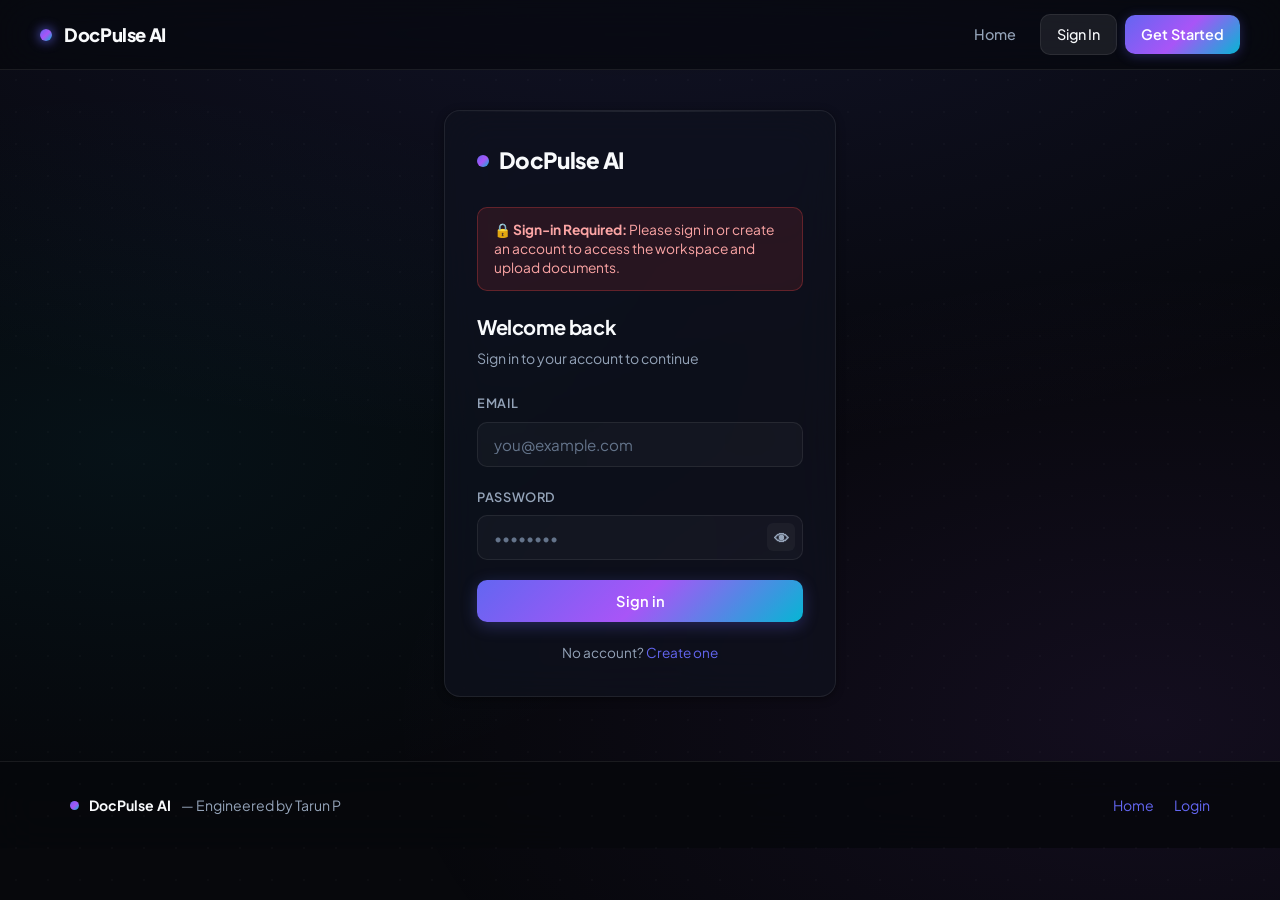
==== commit 07318e81: "feat(ui/auth): add strict authentication guards, dynamic document prompt chips, and profile/dashboar" ====
--- a/frontend/chat.html
+++ b/frontend/chat.html
@@ -5,7 +5,7 @@
 <meta name="viewport" content="width=device-width, initial-scale=1.0" />
 <meta name="description" content="Interactive Document Intelligence & Grounded AI Q&A Chat" />
 <title>DocPulse AI · Document Q&A Workspace</title>
-<link rel="stylesheet" href="css/style.css" />
+<link rel="stylesheet" href="css/style.css?v=20260804" />
 <style>
   /* ─── Premium Glassmorphism Chat Layout Overhaul ─── */
   .chat-page-container {
@@ -473,6 +473,33 @@
 
   .chat-text-line {
     margin-bottom: 4px;
+  }
+
+  .chat-subheading {
+    font-weight: 700;
+    color: var(--accent-cyan);
+    margin-top: 14px;
+    margin-bottom: 6px;
+    font-size: 0.96rem;
+    line-height: 1.4;
+  }
+
+  .sidebar-subheading {
+    font-weight: 700;
+    color: var(--accent-cyan);
+    margin-top: 10px;
+    margin-bottom: 4px;
+    font-size: 0.88rem;
+  }
+
+  .sidebar-bullet-item {
+    display: flex;
+    align-items: flex-start;
+    gap: 8px;
+    margin-bottom: 6px;
+    font-size: 0.86rem;
+    line-height: 1.4;
+    color: var(--text-secondary);
   }
 
   /* Typing Indicator */
@@ -671,11 +698,11 @@
         </div>
 
         <!-- Quick Chips -->
-        <div class="quick-chips-bar">
-          <button class="quick-chip" onclick="askQuickPrompt('Who is the candidate and what is their role?')">👤 Candidate Name</button>
-          <button class="quick-chip" onclick="askQuickPrompt('Give me a bulleted summary of this document.')">📝 Summary</button>
-          <button class="quick-chip" onclick="askQuickPrompt('What are the key technical skills and tools listed?')">🛠️ Skills & Tools</button>
-          <button class="quick-chip" onclick="askQuickPrompt('give me the links')">📧 Contact Info</button>
+        <div class="quick-chips-bar" id="quickChipsBar">
+          <button class="quick-chip" onclick="askQuickPrompt('Provide a concise executive summary of this document.')">📝 Executive Summary</button>
+          <button class="quick-chip" onclick="askQuickPrompt('What are the main findings and key takeaways in this document?')">🔍 Key Takeaways</button>
+          <button class="quick-chip" onclick="askQuickPrompt('What risks, compliance concerns, or anomalies are highlighted?')">⚠️ Risks & Issues</button>
+          <button class="quick-chip" onclick="askQuickPrompt('What are the recommended action items and next steps?')">✅ Action Items</button>
         </div>
 
         <!-- Messages Viewport -->
@@ -690,7 +717,7 @@
         <!-- Input Bar -->
         <div class="chat-input-container">
           <div class="chat-input-box">
-            <textarea id="questionInput" class="chat-textarea" rows="1" placeholder="Ask a question about this document… (e.g. whats the candidate name?)" aria-label="Question input"></textarea>
+            <textarea id="questionInput" class="chat-textarea" rows="1" placeholder="Ask a question about this document… (e.g. key takeaways or summary)" aria-label="Question input"></textarea>
             <button id="sendBtn" class="send-btn" onclick="sendQuestion()">
               <span>Ask</span>
               <svg width="14" height="14" viewBox="0 0 24 24" fill="none" stroke="currentColor" stroke-width="2.5" stroke-linecap="round" stroke-linejoin="round"><line x1="22" y1="2" x2="11" y2="13"></line><polygon points="22 2 15 22 11 13 2 9 22 2"></polygon></svg>
@@ -704,7 +731,7 @@
     </div>
   </div>
 
-  <script src="js/api.js?v=4"></script>
+  <script src="js/api.js?v=20260804"></script>
   <script>
     requireAuth();
 
@@ -723,19 +750,77 @@
       if (!text || !text.trim()) return "<p class='sidebar-para'>None identified.</p>";
       let str = text.trim();
 
-      // Check if text has bullet points
-      if (str.includes("•") || str.includes("\n- ") || str.includes("\n* ")) {
-        const items = str.split(/•|\n- |\n\* /).map(p => p.trim()).filter(p => p.length > 0);
-        if (items.length > 0) {
-          return `<ul class="sidebar-bullet-list">` +
-            items.map(item => `<li><span class="bullet-dot">•</span><div class="bullet-text">${escapeHtml(item)}</div></li>`).join('') +
-            `</ul>`;
+      const lines = str.split('\n').map(l => l.trim()).filter(l => l.length > 0);
+      let outputHtml = '';
+
+      lines.forEach(line => {
+        const rawContent = line.replace(/^[•\-\*]\s*/, '').trim();
+        if (!rawContent) return;
+
+        const isSubheading = rawContent.endsWith(':') || 
+                            rawContent.endsWith('**:') || 
+                            (rawContent.startsWith('**') && rawContent.includes(':'));
+
+        if (isSubheading) {
+          const cleanHeading = escapeHtml(rawContent.replace(/\*\*/g, ''));
+          outputHtml += `<div class="sidebar-subheading">${cleanHeading}</div>`;
+        } else {
+          outputHtml += `<div class="sidebar-bullet-item"><span class="bullet-dot">•</span><div class="bullet-text">${escapeHtml(rawContent.replace(/\*\*/g, ''))}</div></div>`;
         }
+      });
+
+      return outputHtml || "<p class='sidebar-para'>None identified.</p>";
+    }
+
+    // ─── Dynamic Prompt Chips ───
+    function updateQuickPrompts(docType) {
+      const chipsContainer = document.getElementById("quickChipsBar");
+      const inputEl = document.getElementById("questionInput");
+      if (!chipsContainer || !inputEl) return;
+
+      const type = (docType || "").toLowerCase();
+      let chips = [];
+      let placeholder = "Ask a question about this document… (e.g. key insights or summary)";
+
+      if (type.includes("resume") || type.includes("cv") || type.includes("profile")) {
+        chips = [
+          { icon: "👤", label: "Candidate Profile", prompt: "Who is the candidate and what is their professional background and role?" },
+          { icon: "📝", label: "Summary", prompt: "Provide a concise bulleted summary of this candidate's profile." },
+          { icon: "🛠️", label: "Skills & Tech", prompt: "What are the primary technical skills, frameworks, and tools listed?" },
+          { icon: "💼", label: "Work History", prompt: "Summarize the candidate's work history, companies, and roles held." }
+        ];
+        placeholder = "Ask about this resume… (e.g. candidate skills, work history, or education)";
+      } else if (type.includes("invoice") || type.includes("receipt") || type.includes("bill") || type.includes("financial")) {
+        chips = [
+          { icon: "💵", label: "Invoice Total", prompt: "What is the total amount, subtotal, and tax listed in this invoice?" },
+          { icon: "🏢", label: "Vendor & Buyer", prompt: "Who is the vendor/seller and who is the client/billed party?" },
+          { icon: "📅", label: "Payment & Due Date", prompt: "What are the invoice date, payment due date, and payment terms?" },
+          { icon: "🧾", label: "Line Items", prompt: "List all individual line items with descriptions, quantities, and prices." }
+        ];
+        placeholder = "Ask about this invoice… (e.g. total amount due or vendor details)";
+      } else if (type.includes("contract") || type.includes("agreement") || type.includes("legal") || type.includes("terms")) {
+        chips = [
+          { icon: "📜", label: "Key Terms", prompt: "What are the key terms, obligations, and main purpose of this agreement?" },
+          { icon: "👥", label: "Parties Involved", prompt: "Who are the signing parties involved in this contract?" },
+          { icon: "⏳", label: "Term & Termination", prompt: "What is the effective date, contract duration, and termination policy?" },
+          { icon: "⚠️", label: "Liabilities & Risks", prompt: "What are the key liabilities, penalties, or compliance risks?" }
+        ];
+        placeholder = "Ask about this contract… (e.g. termination clause or key obligations)";
+      } else {
+        // Default / General document / Report
+        chips = [
+          { icon: "📝", label: "Executive Summary", prompt: "Provide a concise executive summary of this document." },
+          { icon: "🔍", label: "Key Takeaways", prompt: "What are the main findings, insights, and key takeaways in this document?" },
+          { icon: "⚠️", label: "Risks & Issues", prompt: "What risks, compliance concerns, or anomalies are highlighted?" },
+          { icon: "✅", label: "Action Items", prompt: "What are the recommended action items, requirements, or next steps?" }
+        ];
+        placeholder = "Ask a question about this document… (e.g. what are the key findings?)";
       }
 
-      // Paragraph formatting
-      const paras = str.split("\n\n").filter(p => p.trim());
-      return paras.map(p => `<p class="sidebar-para">${escapeHtml(p.trim())}</p>`).join("");
+      inputEl.placeholder = placeholder;
+      chipsContainer.innerHTML = chips.map(c => 
+        `<button class="quick-chip" onclick="askQuickPrompt('${c.prompt.replace(/'/g, "\\'")}')">${c.icon} ${c.label}</button>`
+      ).join("");
     }
 
     // ─── Load Document Info ───
@@ -748,6 +833,9 @@
         document.getElementById("docTitle").textContent = doc.filename;
         document.getElementById("docTypeTag").textContent = doc.doc_type || "document";
         
+        // Dynamically update quick chips based on doc_type
+        updateQuickPrompts(doc.doc_type);
+
         const statusTag = document.getElementById("docStatusTag");
         statusTag.textContent = doc.status;
         statusTag.className = `pill-badge status-${doc.status}`;
@@ -815,11 +903,22 @@
       const lines = html.split('\n');
       return lines.map(line => {
         let trimmed = line.trim();
-        if (trimmed.startsWith('•') || trimmed.startsWith('- ') || trimmed.startsWith('* ')) {
-          const content = trimmed.replace(/^[•\-\*]\s*/, '');
-          return `<div class="chat-bullet-row"><span class="chat-bullet-icon">•</span><div class="chat-bullet-text">${content}</div></div>`;
+        if (!trimmed) return '';
+
+        const isBullet = /^[•\-\*]\s*/.test(trimmed);
+        const rawContent = trimmed.replace(/^[•\-\*]\s*/, '').trim();
+
+        const isSubheading = rawContent.endsWith(':') || 
+                            rawContent.endsWith('</strong>:') || 
+                            rawContent.endsWith(':</strong>') ||
+                            /^<strong>.*:<\/strong>$/.test(rawContent);
+
+        if (isSubheading) {
+          return `<div class="chat-subheading">${rawContent}</div>`;
+        } else if (isBullet) {
+          return `<div class="chat-bullet-row"><span class="chat-bullet-icon">•</span><div class="chat-bullet-text">${rawContent}</div></div>`;
         }
-        return line ? `<div class="chat-text-line">${line}</div>` : '';
+        return `<div class="chat-text-line">${trimmed}</div>`;
       }).join('');
     }
 
--- a/frontend/css/style.css
+++ b/frontend/css/style.css
@@ -272,8 +272,18 @@
 }
 
 .profile-menu-header .email {
-  font-size: 0.78rem;
+  font-size: 0.76rem;
   color: var(--text-muted);
+  overflow: hidden;
+  text-overflow: ellipsis;
+  white-space: nowrap;
+  margin-top: 2px;
+}
+
+.profile-menu-divider {
+  height: 1px;
+  background: var(--border);
+  margin: 4px 0;
 }
 
 .profile-menu a, .profile-menu button {
@@ -295,16 +305,28 @@
   box-shadow: none;
 }
 
+.profile-menu a svg, .profile-menu button svg {
+  opacity: 0.8;
+  transition: opacity 0.2s;
+}
+
 .profile-menu a:hover, .profile-menu button:hover {
   background: rgba(255, 255, 255, 0.06);
   color: var(--text-primary);
   transform: none;
-  box-shadow: none;
-}
-
-.profile-menu button.logout-item:hover {
-  background: rgba(244, 63, 94, 0.1);
-  color: var(--accent-rose);
+}
+
+.profile-menu a:hover svg, .profile-menu button:hover svg {
+  opacity: 1;
+}
+
+.profile-menu .logout-item {
+  color: #f87171;
+}
+
+.profile-menu .logout-item:hover {
+  background: rgba(239, 68, 68, 0.12);
+  color: #fca5a5;
 }
 
 /* ─── Page Container ─── */
@@ -1387,13 +1409,81 @@
   display: inline-flex;
   align-items: center;
   gap: 6px;
+  border-radius: var(--radius-sm);
+  cursor: pointer;
+  transition: all var(--transition-fast);
 }
 
 .btn-link:hover {
-  color: var(--text-primary);
   background: rgba(255, 255, 255, 0.05);
-  box-shadow: none;
+  color: var(--text-primary);
   transform: none;
+}
+
+/* ─── Dashboard Overview Stat Cards ─── */
+.stat-grid {
+  display: grid;
+  grid-template-columns: repeat(auto-fit, minmax(210px, 1fr));
+  gap: 16px;
+  margin-top: 12px;
+}
+
+.stat-card {
+  background: rgba(255, 255, 255, 0.025);
+  backdrop-filter: blur(12px);
+  border: 1px solid var(--border);
+  border-radius: var(--radius-md);
+  padding: 20px 22px;
+  display: flex;
+  align-items: center;
+  gap: 16px;
+  transition: all 0.3s var(--ease-spring);
+  position: relative;
+  overflow: hidden;
+}
+
+.stat-card:hover {
+  transform: translateY(-3px);
+  border-color: rgba(99, 102, 241, 0.35);
+  box-shadow: 0 10px 25px rgba(0, 0, 0, 0.25), 0 0 15px rgba(99, 102, 241, 0.12);
+  background: rgba(255, 255, 255, 0.045);
+}
+
+.stat-card-icon {
+  width: 46px;
+  height: 46px;
+  border-radius: 12px;
+  display: flex;
+  align-items: center;
+  justify-content: center;
+  flex-shrink: 0;
+}
+
+.stat-card-icon.blue { background: rgba(99, 102, 241, 0.12); border: 1px solid rgba(99, 102, 241, 0.25); color: #818cf8; }
+.stat-card-icon.green { background: rgba(16, 185, 129, 0.12); border: 1px solid rgba(16, 185, 129, 0.25); color: #34d399; }
+.stat-card-icon.purple { background: rgba(168, 85, 247, 0.12); border: 1px solid rgba(168, 85, 247, 0.25); color: #c084fc; }
+.stat-card-icon.rose { background: rgba(244, 63, 94, 0.12); border: 1px solid rgba(244, 63, 94, 0.25); color: #fb7185; }
+
+.stat-card-info {
+  display: flex;
+  flex-direction: column;
+  gap: 2px;
+}
+
+.stat-card-num {
+  font-size: 1.75rem;
+  font-weight: 800;
+  color: var(--text-primary);
+  line-height: 1.1;
+  letter-spacing: -0.02em;
+}
+
+.stat-card-label {
+  font-size: 0.8rem;
+  font-weight: 600;
+  color: var(--text-muted);
+  text-transform: uppercase;
+  letter-spacing: 0.04em;
 }
 
 /* ─── Page Loader ─── */
